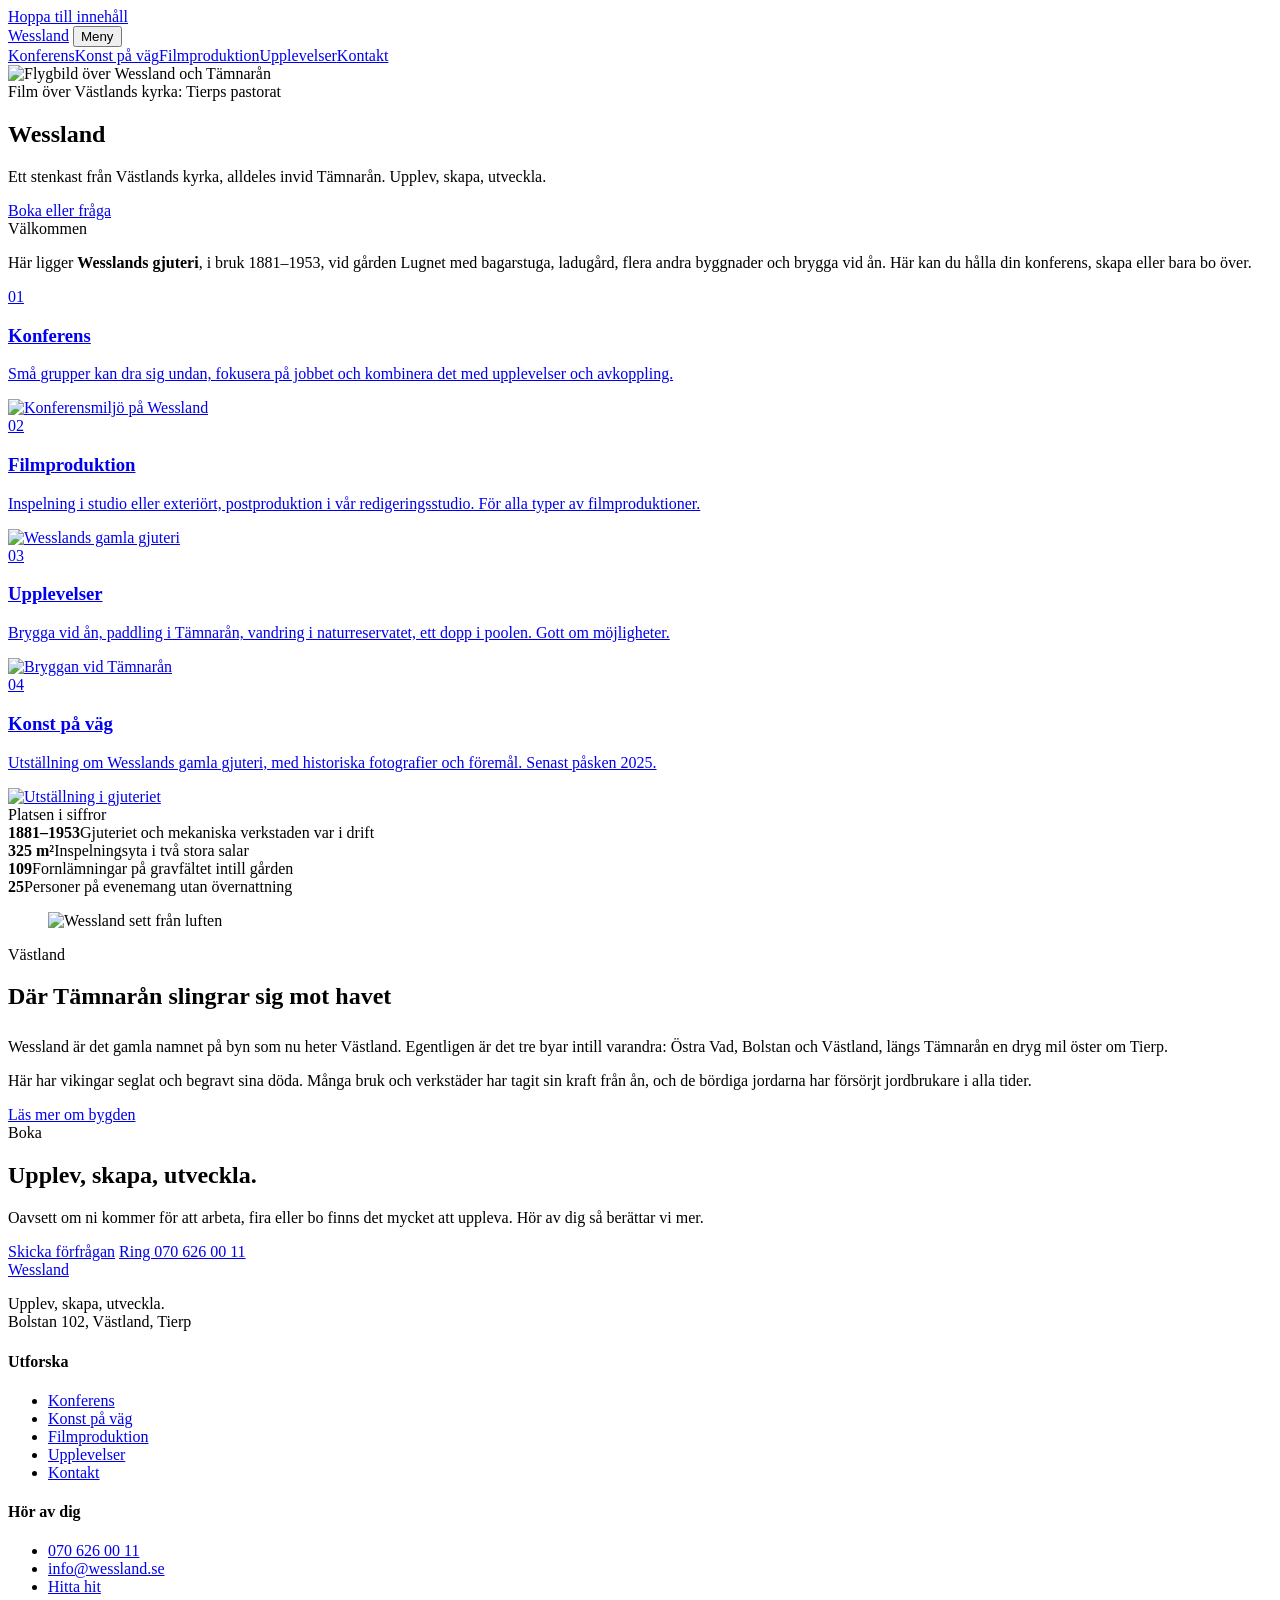
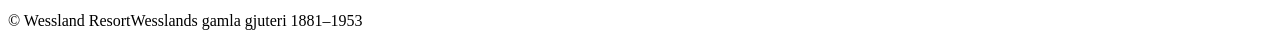
==== index.html @ 989c9111 "Ny hemsida för Wessland Co-Authored-By: Claude Sonnet 5.5 <noreply@anthropic.com> Claude-Session: ht" ====
<!doctype html>
<html lang="sv">
<head>
<meta charset="utf-8">
<meta name="viewport" content="width=device-width, initial-scale=1">
<title>Wessland – upplev, skapa, utveckla</title>
<meta name="description" content="Wessland Resort vid Västlands kyrka och Tämnarån. Konferens och boende i vacker miljö, filmstudio, upplevelser och evenemang.">
<meta property="og:title" content="Wessland – upplev, skapa, utveckla">
<meta property="og:description" content="Wessland Resort vid Västlands kyrka och Tämnarån. Konferens och boende i vacker miljö, filmstudio, upplevelser och evenemang.">
<meta property="og:type" content="website">
<meta property="og:image" content="https://images.squarespace-cdn.com/content/v1/655339914f7b98232f3c6f0a/f0bcd433-68f0-4a17-908e-1d90642fd950/DJI_0588.jpg">
<meta name="theme-color" content="#16140f">
<link rel="preconnect" href="https://fonts.googleapis.com">
<link rel="preconnect" href="https://fonts.gstatic.com" crossorigin>
<link href="https://fonts.googleapis.com/css2?family=Poppins:wght@300;400;500;600&display=swap" rel="stylesheet">
<link rel="stylesheet" href="assets/style.css">
<script defer src="assets/main.js"></script>
</head>
<body>
<a class="skip" href="#innehall">Hoppa till innehåll</a>
<header class="site-header">
  <div class="wrap">
    <a class="brand" href="index.html" aria-label="Wessland, startsida">Wessland</a>
    <button class="menu-btn" aria-expanded="false" aria-controls="nav">Meny</button>
    <nav class="nav" id="nav" aria-label="Huvudmeny"><a href="konferens.html">Konferens</a><a href="konstpavag.html">Konst på väg</a><a href="filmproduktion.html">Filmproduktion</a><a href="upplevelser.html">Upplevelser</a><a href="kontakt.html">Kontakt</a></nav>
  </div>
</header>
<main id="innehall">

<section class="hero" aria-label="Välkommen till Wessland">
  <div class="hero-media">
    <img class="hero-poster" src="https://images.squarespace-cdn.com/content/v1/655339914f7b98232f3c6f0a/f0bcd433-68f0-4a17-908e-1d90642fd950/DJI_0588.jpg" alt="Flygbild över Wessland och Tämnarån" fetchpriority="high">
    <div id="hero-player" data-video="-3Vx2rEhS84" aria-hidden="true"></div>
    <div class="hero-shade"></div>
  </div>
  <div class="hero-credit">Film över Västlands kyrka: Tierps pastorat</div>
  <div class="wrap hero-inner">
    <h1>Wessland</h1>
    <div class="hero-row">
      <p>Ett stenkast från Västlands kyrka, alldeles invid Tämnarån. Upplev, skapa, utveckla.</p>
      <div class="hero-actions">
        <a class="btn" href="kontakt.html#formular">Boka eller fråga</a>
        <button class="vid-toggle" type="button" hidden>Pausa film</button>
      </div>
    </div>
  </div>
</section>

<section>
  <div class="wrap intro-grid">
    <div class="kicker reveal">Välkommen</div>
    <p class="lead reveal">Här ligger <strong>Wesslands gjuteri</strong>, i bruk 1881–1953, vid gården Lugnet med bagarstuga, ladugård, flera andra byggnader och brygga vid ån. Här kan du hålla din konferens, skapa eller bara bo över.</p>
  </div>
</section>

<section style="padding-top:0">
  <div class="wrap">
    <div class="index">
      <a class="row reveal" href="konferens.html">
        <span class="num">01</span>
        <h3>Konferens</h3>
        <p>Små grupper kan dra sig undan, fokusera på jobbet och kombinera det med upplevelser och avkoppling.</p>
        <div class="thumb"><img src="https://images.squarespace-cdn.com/content/v1/655339914f7b98232f3c6f0a/cf6e61c6-48d3-443e-83e2-c79067c6da19/Wessland+konferens.jpg" alt="Konferensmiljö på Wessland" loading="lazy"></div>
      </a>
      <a class="row reveal" href="filmproduktion.html">
        <span class="num">02</span>
        <h3>Filmproduktion</h3>
        <p>Inspelning i studio eller exteriört, postproduktion i vår redigeringsstudio. För alla typer av filmproduktioner.</p>
        <div class="thumb"><img src="https://images.squarespace-cdn.com/content/v1/655339914f7b98232f3c6f0a/aae7a3b9-fac7-4c9b-a359-f1038dd242f4/Gjuteriet.jpg" alt="Wesslands gamla gjuteri" loading="lazy"></div>
      </a>
      <a class="row reveal" href="upplevelser.html">
        <span class="num">03</span>
        <h3>Upplevelser</h3>
        <p>Brygga vid ån, paddling i Tämnarån, vandring i naturreservatet, ett dopp i poolen. Gott om möjligheter.</p>
        <div class="thumb"><img src="https://images.squarespace-cdn.com/content/v1/655339914f7b98232f3c6f0a/b99473af-c46e-4f5f-895e-840c5b43ad13/Bryggan+1.jpg" alt="Bryggan vid Tämnarån" loading="lazy"></div>
      </a>
      <a class="row reveal" href="konstpavag.html">
        <span class="num">04</span>
        <h3>Konst på väg</h3>
        <p>Utställning om Wesslands gamla gjuteri, med historiska fotografier och föremål. Senast påsken 2025.</p>
        <div class="thumb"><img src="https://images.squarespace-cdn.com/content/v1/655339914f7b98232f3c6f0a/079b2043-a3b8-416b-8bd3-eae5dfd101c4/utst%C3%A4llning+konst+p%C3%A5+v%C3%A4g.jpg" alt="Utställning i gjuteriet" loading="lazy"></div>
      </a>
    </div>
  </div>
</section>

<section class="dark">
  <div class="wrap">
    <div class="kicker reveal">Platsen i siffror</div>
    <div class="facts reveal">
      <div class="fact"><b>1881–1953</b><span>Gjuteriet och mekaniska verkstaden var i drift</span></div>
      <div class="fact"><b>325 m²</b><span>Inspelningsyta i två stora salar</span></div>
      <div class="fact"><b>109</b><span>Fornlämningar på gravfältet intill gården</span></div>
      <div class="fact"><b>25</b><span>Personer på evenemang utan övernattning</span></div>
    </div>
  </div>
</section>

<section>
  <div class="wrap split wide">
    <figure class="reveal"><img src="https://images.squarespace-cdn.com/content/v1/655339914f7b98232f3c6f0a/077fefaf-01c0-42fd-8ef2-fece11d80393/DJI_0592.jpg" alt="Wessland sett från luften" loading="lazy"></figure>
    <div class="reveal">
      <div class="kicker">Västland</div>
      <h2>Där Tämnarån slingrar sig mot havet</h2>
      <p style="margin-top:28px">Wessland är det gamla namnet på byn som nu heter Västland. Egentligen är det tre byar intill varandra: Östra Vad, Bolstan och Västland, längs Tämnarån en dryg mil öster om Tierp.</p>
      <p>Här har vikingar seglat och begravt sina döda. Många bruk och verkstäder har tagit sin kraft från ån, och de bördiga jordarna har försörjt jordbrukare i alla tider.</p>
      <a class="link-arrow" href="upplevelser.html">Läs mer om bygden</a>
    </div>
  </div>
</section>
<section class="dark cta">
  <div class="wrap reveal">
    <div class="kicker">Boka</div>
    <h2>Upplev, skapa, utveckla.</h2>
    <p class="lead muted">Oavsett om ni kommer för att arbeta, fira eller bo finns det mycket att uppleva. Hör av dig så berättar vi mer.</p>
    <div class="cta-row">
      <a class="btn" href="kontakt.html#formular">Skicka förfrågan</a>
      <a class="btn ghost" href="tel:+46706260011">Ring 070 626 00 11</a>
    </div>
  </div>
</section>

</main>
<footer class="site-footer">
  <div class="wrap">
    <div class="foot">
      <div>
        <a class="brand" href="index.html">Wessland</a>
        <p>Upplev, skapa, utveckla.<br>Bolstan 102, Västland, Tierp</p>
      </div>
      <div>
        <h4>Utforska</h4>
        <ul><li><a href="konferens.html">Konferens</a></li><li><a href="konstpavag.html">Konst på väg</a></li><li><a href="filmproduktion.html">Filmproduktion</a></li><li><a href="upplevelser.html">Upplevelser</a></li><li><a href="kontakt.html">Kontakt</a></li></ul>
      </div>
      <div>
        <h4>Hör av dig</h4>
        <ul>
          <li><a href="tel:+46706260011">070 626 00 11</a></li>
          <li><a href="mailto:info@wessland.se">info@wessland.se</a></li>
          <li><a href="https://maps.app.goo.gl/gxCvDnk9aMv6jvku6" rel="noopener">Hitta hit</a></li>
        </ul>
      </div>
    </div>
    <div class="legal"><span>© Wessland Resort</span><span>Wesslands gamla gjuteri 1881–1953</span></div>
  </div>
</footer>
</body>
</html>
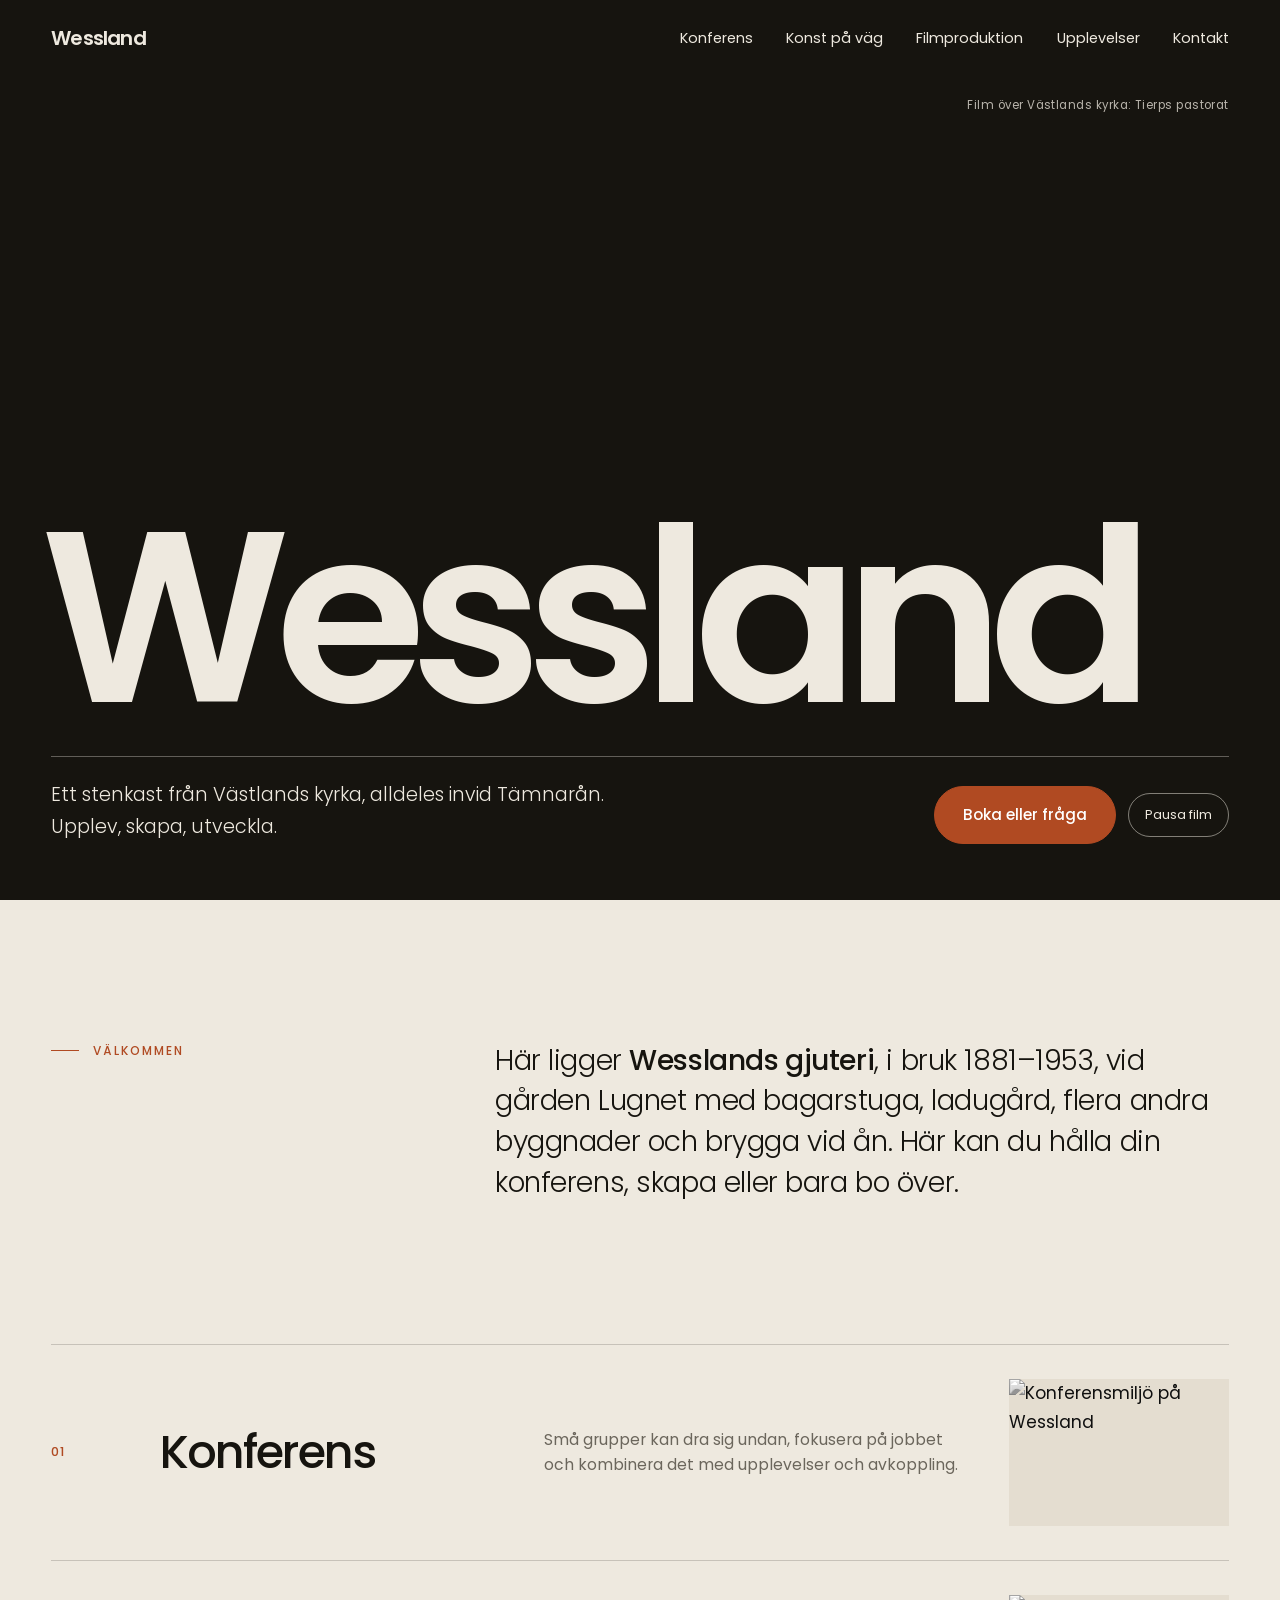
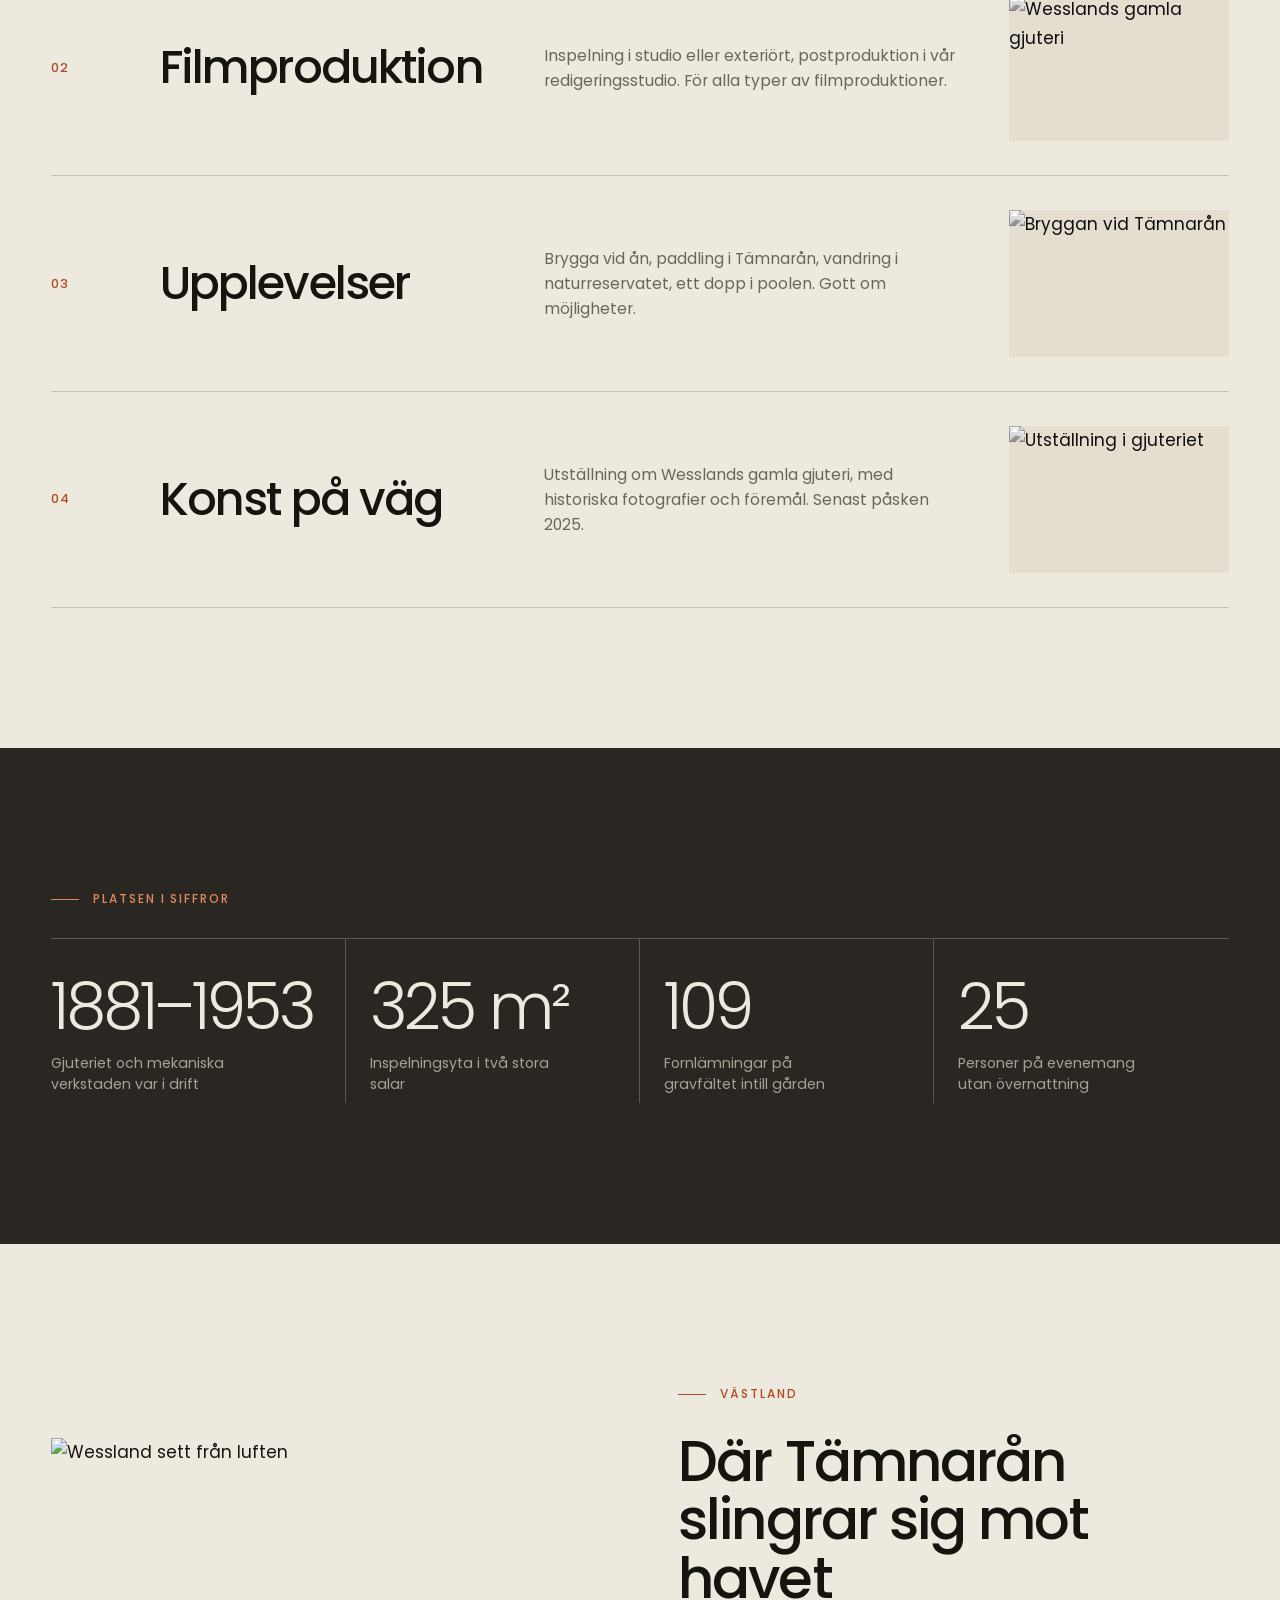
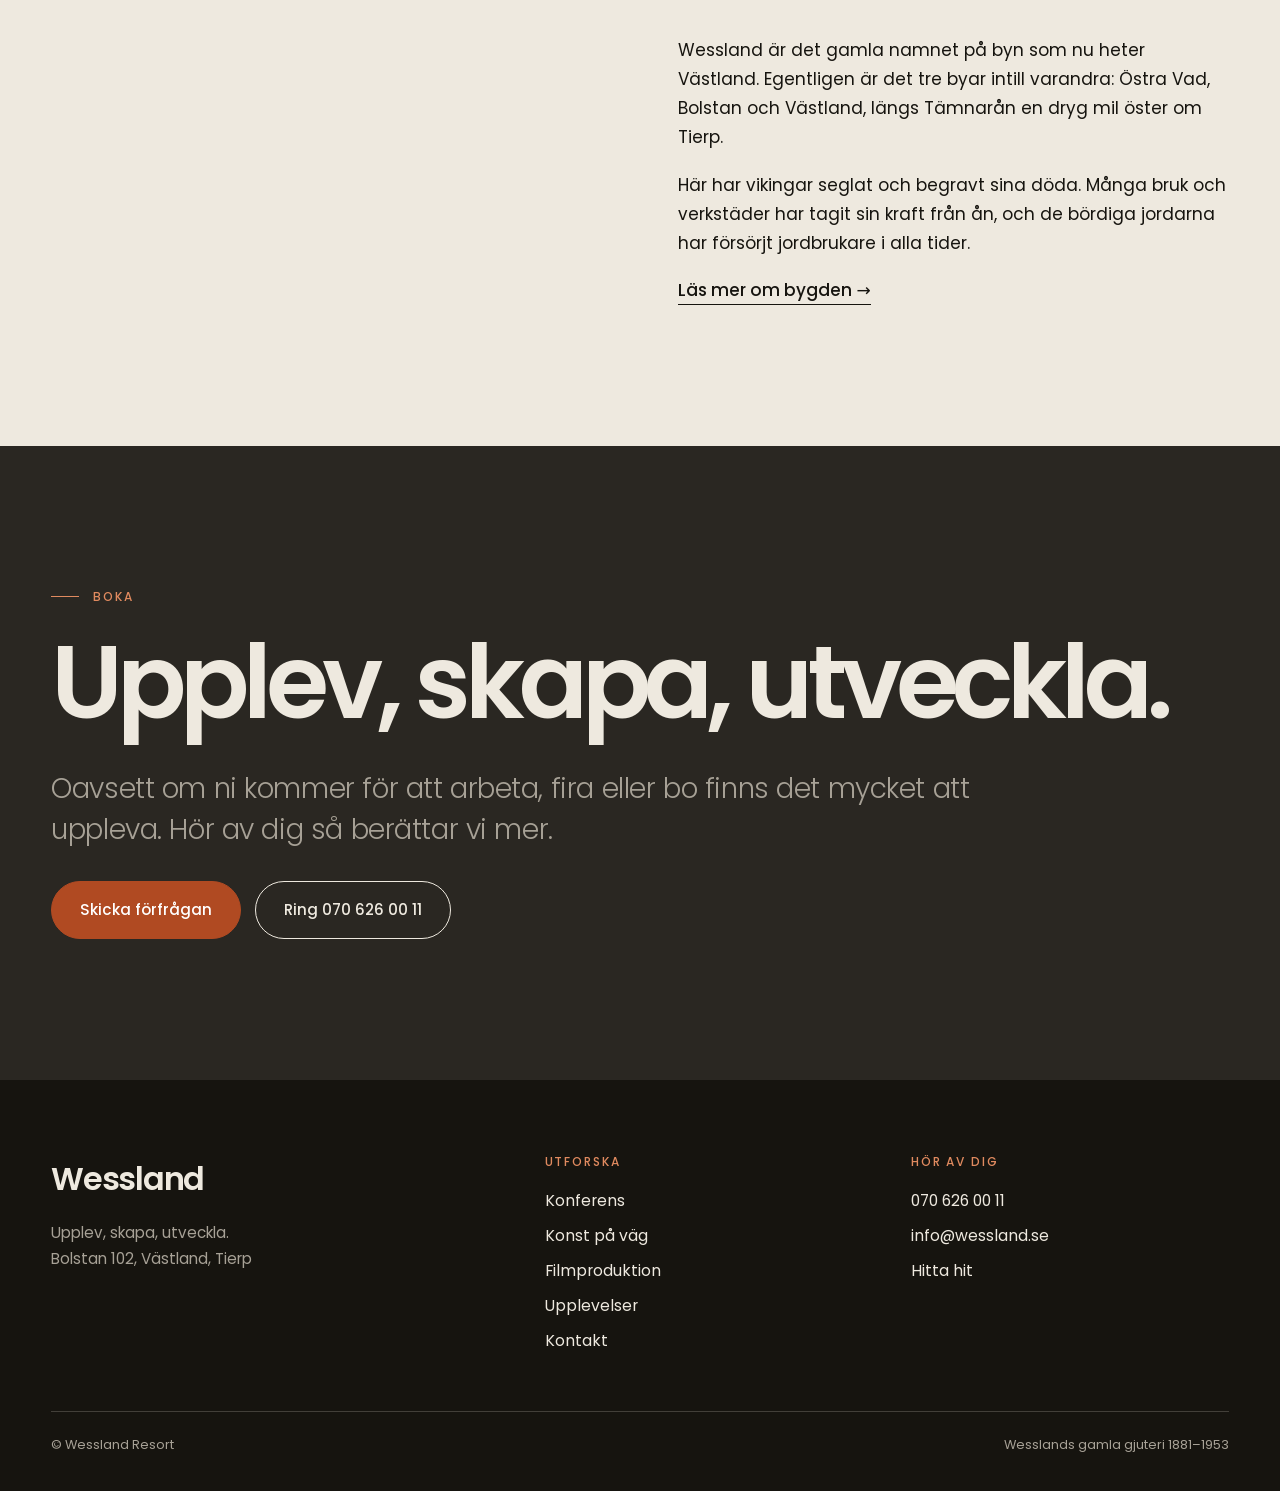
==== commit ea500c38: "Hero: ta bort stillbild, bryt cache, visa videon från första bilden Co-Authored-By: Claude Sonnet 5." ====
--- a/index.html
+++ b/index.html
@@ -13,8 +13,8 @@
 <link rel="preconnect" href="https://fonts.googleapis.com">
 <link rel="preconnect" href="https://fonts.gstatic.com" crossorigin>
 <link href="https://fonts.googleapis.com/css2?family=Poppins:wght@300;400;500;600&display=swap" rel="stylesheet">
-<link rel="stylesheet" href="assets/style.css">
-<script defer src="assets/main.js"></script>
+<link rel="stylesheet" href="assets/style.css?v=3">
+<script defer src="assets/main.js?v=3"></script>
 </head>
 <body>
 <a class="skip" href="#innehall">Hoppa till innehåll</a>
@@ -29,8 +29,7 @@
 
 <section class="hero" aria-label="Välkommen till Wessland">
   <div class="hero-media">
-    <img class="hero-poster" src="https://images.squarespace-cdn.com/content/v1/655339914f7b98232f3c6f0a/f0bcd433-68f0-4a17-908e-1d90642fd950/DJI_0588.jpg" alt="Flygbild över Wessland och Tämnarån" fetchpriority="high">
-    <div id="hero-player" data-video="-3Vx2rEhS84" aria-hidden="true"></div>
+        <div id="hero-player" data-video="-3Vx2rEhS84" aria-hidden="true"></div>
     <div class="hero-shade"></div>
   </div>
   <div class="hero-credit">Film över Västlands kyrka: Tierps pastorat</div>
--- a/assets/style.css
+++ b/assets/style.css
@@ -0,0 +1,260 @@
+/* Wessland — gjuteri, å och kyrktorn. Poppins only. */
+
+:root {
+  --paper: #eee9df;
+  --paper-2: #e4ddd0;
+  --ink: #16140f;
+  --iron: #2a2722;
+  --oxide: #b04a22;
+  --river: #2e3a33;
+  --muted: #6b665c;
+  --line: rgba(22, 20, 15, 0.18);
+  --pad: clamp(20px, 4vw, 56px);
+  --max: 1320px;
+  --ease: cubic-bezier(0.2, 0.7, 0.2, 1);
+}
+
+*, *::before, *::after { box-sizing: border-box; }
+html { scroll-behavior: smooth; -webkit-text-size-adjust: 100%; }
+body {
+  margin: 0;
+  background: var(--paper);
+  color: var(--ink);
+  font-family: "Poppins", system-ui, sans-serif;
+  font-weight: 400;
+  font-size: 1.0625rem;
+  line-height: 1.7;
+  -webkit-font-smoothing: antialiased;
+}
+img { display: block; max-width: 100%; height: auto; }
+a { color: inherit; text-decoration-thickness: 1px; text-underline-offset: 0.2em; }
+a:hover { color: var(--oxide); }
+::selection { background: var(--oxide); color: var(--paper); }
+:focus-visible { outline: 2px solid var(--oxide); outline-offset: 3px; }
+
+.skip { position: absolute; left: -999px; top: 8px; background: var(--ink); color: var(--paper); padding: 8px 14px; z-index: 100; }
+.skip:focus { left: 8px; }
+
+/* ---------- type ---------- */
+h1, h2, h3 { font-weight: 500; line-height: 1.04; letter-spacing: -0.035em; margin: 0; }
+h2 { font-size: clamp(2rem, 4.4vw, 3.75rem); }
+h3 { font-size: clamp(1.25rem, 2vw, 1.6rem); letter-spacing: -0.02em; line-height: 1.2; }
+p { margin: 0 0 1.1em; max-width: 62ch; }
+.lead { font-size: clamp(1.25rem, 2.2vw, 1.75rem); line-height: 1.45; font-weight: 300; letter-spacing: -0.015em; max-width: 34em; }
+.lead strong { font-weight: 500; }
+.kicker {
+  font-size: 0.75rem; font-weight: 500; letter-spacing: 0.16em; text-transform: uppercase;
+  color: var(--oxide); display: flex; gap: 14px; align-items: center; margin-bottom: 28px;
+}
+.kicker::before { content: ""; width: 28px; height: 1px; background: currentColor; }
+
+/* ---------- layout ---------- */
+.wrap { width: 100%; max-width: var(--max); margin: 0 auto; padding: 0 var(--pad); }
+section { padding: clamp(72px, 11vw, 160px) 0; }
+.dark { background: var(--iron); color: var(--paper); }
+.dark .kicker { color: #e08a5f; }
+.dark a:hover { color: #e08a5f; }
+.dark .muted { color: #a7a196; }
+.muted { color: var(--muted); }
+
+/* ---------- header ---------- */
+.site-header {
+  position: fixed; inset: 0 0 auto 0; z-index: 50;
+  transition: background 0.35s var(--ease), color 0.35s var(--ease), border-color 0.35s;
+  color: var(--paper);
+  border-bottom: 1px solid transparent;
+}
+.site-header .wrap { display: flex; align-items: center; justify-content: space-between; height: 76px; }
+.site-header.solid, .site-header.on-light { background: var(--paper); color: var(--ink); border-bottom-color: var(--line); }
+.brand { font-weight: 600; font-size: 1.25rem; letter-spacing: -0.04em; text-decoration: none; }
+.brand:hover { color: inherit; opacity: 0.7; }
+.nav { display: flex; gap: clamp(18px, 2.6vw, 38px); }
+.nav a { text-decoration: none; font-size: 0.9rem; font-weight: 400; position: relative; padding: 6px 0; }
+.nav a::after { content: ""; position: absolute; left: 0; right: 0; bottom: 2px; height: 1px; background: currentColor; transform: scaleX(0); transform-origin: left; transition: transform 0.35s var(--ease); }
+.nav a:hover, .nav a[aria-current="page"] { color: inherit; }
+.nav a:hover::after, .nav a[aria-current="page"]::after { transform: scaleX(1); }
+.menu-btn { display: none; background: none; border: 0; color: inherit; font: inherit; font-size: 0.9rem; font-weight: 500; cursor: pointer; padding: 10px 0; }
+
+@media (max-width: 820px) {
+  .menu-btn { display: block; }
+  .nav {
+    position: fixed; inset: 76px 0 auto 0; background: var(--ink); color: var(--paper);
+    flex-direction: column; gap: 0; padding: 8px var(--pad) 28px;
+    transform: translateY(-12px); opacity: 0; visibility: hidden; transition: 0.3s var(--ease);
+  }
+  .nav.open { transform: none; opacity: 1; visibility: visible; }
+  .nav a { font-size: 1.5rem; font-weight: 300; padding: 14px 0; border-bottom: 1px solid rgba(238, 233, 223, 0.15); }
+  .nav a::after { display: none; }
+}
+
+/* ---------- hero (video) ---------- */
+.hero { position: relative; height: 100vh; height: 100svh; min-height: 560px; padding: 0; background: var(--ink); color: var(--paper); overflow: hidden; display: flex; align-items: flex-end; }
+.hero-media { position: absolute; inset: 0; background: var(--ink); overflow: hidden; }
+.hero-poster { position: absolute; inset: 0; width: 100%; height: 100%; object-fit: cover; }
+#hero-player, .hero-video {
+  position: absolute; top: 50%; left: 50%; border: 0; pointer-events: none;
+  width: max(118vw, 209.8vh); height: max(118vh, 66.4vw);
+  transform: translate(-50%, -50%); opacity: 0; transition: opacity 0.5s ease;
+}
+.hero.playing #hero-player, .hero.playing .hero-video { opacity: 1; }
+.hero-shade { position: absolute; inset: 0; background: linear-gradient(to top, rgba(22, 20, 15, 0.82) 0%, rgba(22, 20, 15, 0.25) 38%, rgba(22, 20, 15, 0.35) 100%); }
+.hero-inner { position: relative; width: 100%; padding-bottom: clamp(28px, 5vw, 56px); }
+.hero h1 { font-size: clamp(4.5rem, 19vw, 17rem); font-weight: 600; letter-spacing: -0.065em; line-height: 0.82; margin-left: -0.04em; }
+.hero-row { display: flex; justify-content: space-between; align-items: flex-end; gap: 32px; margin-top: clamp(24px, 3vw, 40px); padding-top: 22px; border-top: 1px solid rgba(238, 233, 223, 0.35); flex-wrap: wrap; }
+.hero-row p { margin: 0; font-size: clamp(1rem, 1.5vw, 1.2rem); font-weight: 300; max-width: 30em; }
+.hero-actions { display: flex; gap: 12px; align-items: center; flex-wrap: wrap; }
+.hero-credit { position: absolute; right: var(--pad); top: 96px; font-size: 0.72rem; letter-spacing: 0.04em; opacity: 0.75; text-align: right; }
+.vid-toggle { background: none; border: 1px solid rgba(238, 233, 223, 0.5); color: inherit; font: inherit; font-size: 0.8rem; padding: 10px 16px; border-radius: 999px; cursor: pointer; transition: 0.25s; }
+.vid-toggle:hover { background: var(--paper); color: var(--ink); }
+
+/* ---------- buttons ---------- */
+.btn {
+  display: inline-block; text-decoration: none; font-weight: 500; font-size: 0.95rem;
+  padding: 15px 28px; border-radius: 999px; background: var(--oxide); color: #fff;
+  border: 1px solid var(--oxide); transition: 0.25s var(--ease); cursor: pointer; font-family: inherit;
+}
+.btn:hover { background: var(--paper); color: var(--ink); border-color: var(--paper); }
+.btn.ghost { background: transparent; color: inherit; border-color: currentColor; }
+.btn.ghost:hover { background: var(--paper); color: var(--ink); }
+.btn.on-light:hover { background: var(--ink); color: var(--paper); border-color: var(--ink); }
+.link-arrow { font-weight: 500; text-decoration: none; border-bottom: 1px solid currentColor; padding-bottom: 2px; }
+.link-arrow::after { content: " →"; }
+
+/* ---------- intro ---------- */
+.intro-grid { display: grid; grid-template-columns: 1fr 2fr; gap: clamp(32px, 6vw, 96px); align-items: start; }
+.intro-grid .lead { margin: 0; }
+@media (max-width: 820px) { .intro-grid { grid-template-columns: 1fr; } }
+
+/* ---------- index rows ---------- */
+.index { border-bottom: 1px solid var(--line); }
+.row {
+  display: grid; grid-template-columns: 70px 1.3fr 1.6fr 220px; gap: clamp(16px, 3vw, 40px); align-items: center;
+  padding: 34px 0; border-top: 1px solid var(--line); text-decoration: none; transition: padding 0.4s var(--ease), color 0.3s;
+}
+.row:hover { color: var(--ink); padding-left: 14px; }
+.row .num { font-size: 0.8rem; font-weight: 500; color: var(--oxide); letter-spacing: 0.1em; }
+.row h3 { font-size: clamp(1.8rem, 3.6vw, 3rem); font-weight: 500; letter-spacing: -0.04em; }
+.row p { margin: 0; color: var(--muted); font-size: 0.98rem; line-height: 1.6; }
+.row .thumb { aspect-ratio: 3 / 2; overflow: hidden; background: var(--paper-2); }
+.row .thumb img { width: 100%; height: 100%; object-fit: cover; filter: grayscale(1) contrast(1.05); transition: filter 0.5s, transform 0.8s var(--ease); }
+.row:hover .thumb img { filter: none; transform: scale(1.06); }
+@media (max-width: 900px) {
+  .row { grid-template-columns: 1fr 120px; grid-template-areas: "h t" "p p"; padding: 26px 0; }
+  .row .num { display: none; }
+  .row h3 { grid-area: h; }
+  .row .thumb { grid-area: t; }
+  .row p { grid-area: p; }
+}
+
+/* ---------- facts ---------- */
+.facts { display: grid; grid-template-columns: repeat(4, 1fr); border-top: 1px solid rgba(238, 233, 223, 0.25); }
+.fact { padding: 36px 24px 8px 0; border-right: 1px solid rgba(238, 233, 223, 0.25); padding-left: 24px; }
+.fact:first-child { padding-left: 0; }
+.fact:last-child { border-right: 0; }
+.fact b { display: block; font-size: clamp(2.4rem, 5vw, 4.4rem); font-weight: 300; letter-spacing: -0.05em; line-height: 1; margin-bottom: 14px; }
+.fact span { font-size: 0.88rem; color: #a7a196; display: block; max-width: 20ch; line-height: 1.5; }
+@media (max-width: 820px) {
+  .facts { grid-template-columns: 1fr 1fr; }
+  .fact { padding: 28px 16px 24px 0; border-right: 0; border-bottom: 1px solid rgba(238, 233, 223, 0.25); padding-left: 0; }
+}
+
+/* ---------- split / figures ---------- */
+.split { display: grid; grid-template-columns: 1fr 1fr; gap: clamp(32px, 6vw, 96px); align-items: center; }
+.split.flip > :first-child { order: 2; }
+.split img { width: 100%; aspect-ratio: 4 / 5; object-fit: cover; }
+.split.wide img { aspect-ratio: 4 / 3; }
+@media (max-width: 820px) { .split { grid-template-columns: 1fr; } .split.flip > :first-child { order: 0; } }
+figure { margin: 0; }
+figcaption { font-size: 0.82rem; color: var(--muted); margin-top: 10px; line-height: 1.5; }
+.dark figcaption { color: #a7a196; }
+
+.page-hero { position: relative; height: 78vh; height: 78svh; min-height: 460px; padding: 0; display: flex; align-items: flex-end; color: var(--paper); background: var(--ink); overflow: hidden; }
+.page-hero > img { position: absolute; inset: 0; width: 100%; height: 100%; object-fit: cover; }
+.page-hero::after { content: ""; position: absolute; inset: 0; background: linear-gradient(to top, rgba(22, 20, 15, 0.8), rgba(22, 20, 15, 0.1) 60%); }
+.page-hero .wrap { position: relative; z-index: 2; padding-bottom: clamp(32px, 5vw, 64px); }
+.page-hero h1 { font-size: clamp(3.2rem, 11vw, 9.5rem); font-weight: 600; letter-spacing: -0.06em; line-height: 0.88; }
+.page-hero p { margin: 22px 0 0; font-weight: 300; font-size: clamp(1.05rem, 1.8vw, 1.4rem); max-width: 34em; }
+
+/* ---------- mosaic gallery ---------- */
+.mosaic { display: grid; grid-template-columns: repeat(12, 1fr); gap: clamp(14px, 2vw, 28px); }
+.mosaic figure:nth-child(6n + 1) { grid-column: span 7; }
+.mosaic figure:nth-child(6n + 2) { grid-column: span 5; margin-top: 12vw; }
+.mosaic figure:nth-child(6n + 3) { grid-column: span 4; }
+.mosaic figure:nth-child(6n + 4) { grid-column: span 4; margin-top: 5vw; }
+.mosaic figure:nth-child(6n + 5) { grid-column: span 4; }
+.mosaic figure:nth-child(6n) { grid-column: 3 / span 8; }
+.mosaic img { width: 100%; object-fit: cover; aspect-ratio: 4 / 3; }
+.mosaic figure:nth-child(6n + 2) img, .mosaic figure:nth-child(6n + 4) img { aspect-ratio: 3 / 4; }
+.mosaic figcaption b { display: block; color: var(--ink); font-weight: 500; font-size: 1.05rem; margin-bottom: 2px; letter-spacing: -0.01em; }
+.mosaic figcaption span { display: block; max-width: 38ch; }
+@media (max-width: 820px) {
+  .mosaic { grid-template-columns: 1fr 1fr; }
+  .mosaic figure:nth-child(n) { grid-column: span 1; margin-top: 0; }
+  .mosaic figure:nth-child(6n + 1), .mosaic figure:nth-child(6n) { grid-column: span 2; }
+  .mosaic figure:nth-child(n) img { aspect-ratio: 4 / 3; }
+}
+
+/* ---------- room list ---------- */
+.rooms { border-top: 1px solid var(--line); }
+.room { display: grid; grid-template-columns: 1.1fr 1.4fr 200px; gap: clamp(16px, 3vw, 40px); align-items: center; padding: 28px 0; border-bottom: 1px solid var(--line); }
+.room h3 { font-size: clamp(1.4rem, 2.4vw, 2rem); }
+.room h3 small { display: block; font-size: 0.8rem; font-weight: 500; letter-spacing: 0.1em; text-transform: uppercase; color: var(--oxide); margin-bottom: 8px; }
+.room p { margin: 0; color: var(--muted); font-size: 0.98rem; line-height: 1.6; }
+.room img { width: 100%; aspect-ratio: 3 / 2; object-fit: cover; }
+@media (max-width: 820px) { .room { grid-template-columns: 1fr 110px; } .room p { grid-column: 1 / -1; } .room img { grid-row: 1; grid-column: 2; } }
+
+/* ---------- definition list ---------- */
+.dl { display: grid; grid-template-columns: 220px 1fr; border-top: 1px solid var(--line); margin: 0; }
+.dl dt, .dl dd { padding: 22px 0; border-bottom: 1px solid var(--line); margin: 0; }
+.dl dt { font-weight: 500; font-size: 0.82rem; letter-spacing: 0.1em; text-transform: uppercase; color: var(--oxide); padding-top: 26px; }
+.dl dd { max-width: 60ch; }
+.dark .dl, .dark .dl dt, .dark .dl dd { border-color: rgba(238, 233, 223, 0.25); }
+.dark .dl dt { color: #e08a5f; }
+@media (max-width: 700px) { .dl { grid-template-columns: 1fr; } .dl dt { border-bottom: 0; padding-bottom: 0; } .dl dd { padding-top: 6px; } }
+
+.ticks { list-style: none; padding: 0; margin: 0 0 1.4em; }
+.ticks li { padding: 12px 0 12px 30px; border-top: 1px solid var(--line); position: relative; }
+.ticks li:last-child { border-bottom: 1px solid var(--line); }
+.ticks li::before { content: ""; position: absolute; left: 0; top: 1.5em; width: 14px; height: 1px; background: var(--oxide); }
+
+/* ---------- cta ---------- */
+.cta { text-align: left; }
+.cta h2 { font-size: clamp(2.6rem, 8vw, 7rem); font-weight: 600; letter-spacing: -0.06em; line-height: 0.92; margin-bottom: 40px; }
+.cta-row { display: flex; gap: 14px; flex-wrap: wrap; align-items: center; }
+.cta .big-link { display: block; font-size: clamp(1.4rem, 3vw, 2.3rem); font-weight: 300; letter-spacing: -0.03em; text-decoration: none; margin-top: 36px; }
+
+/* ---------- form ---------- */
+.form { display: grid; gap: 22px; max-width: 640px; }
+.form label { display: grid; gap: 8px; font-size: 0.82rem; font-weight: 500; letter-spacing: 0.08em; text-transform: uppercase; color: var(--muted); }
+.form input, .form select, .form textarea {
+  font: inherit; font-size: 1.05rem; letter-spacing: 0; text-transform: none; color: var(--ink);
+  background: transparent; border: 0; border-bottom: 1px solid var(--ink); border-radius: 0; padding: 10px 0; width: 100%;
+}
+.form textarea { min-height: 140px; resize: vertical; }
+.form input:focus, .form select:focus, .form textarea:focus { outline: 0; border-bottom-color: var(--oxide); box-shadow: 0 1px 0 var(--oxide); }
+.form .two { display: grid; grid-template-columns: 1fr 1fr; gap: 22px; }
+@media (max-width: 600px) { .form .two { grid-template-columns: 1fr; } }
+.form small { color: var(--muted); font-size: 0.82rem; }
+
+/* ---------- footer ---------- */
+.site-footer { background: var(--ink); color: var(--paper); padding: 72px 0 36px; }
+.foot { display: grid; grid-template-columns: 1.4fr 1fr 1fr; gap: 48px; }
+.foot .brand { font-size: 2rem; display: inline-block; margin-bottom: 14px; }
+.foot p { color: #a7a196; font-size: 0.95rem; margin: 0; }
+.foot h4 { margin: 0 0 14px; font-size: 0.75rem; letter-spacing: 0.16em; text-transform: uppercase; font-weight: 500; color: #e08a5f; }
+.foot ul { list-style: none; padding: 0; margin: 0; display: grid; gap: 6px; }
+.foot a { text-decoration: none; font-size: 0.98rem; }
+.legal { margin-top: 56px; padding-top: 22px; border-top: 1px solid rgba(238, 233, 223, 0.2); font-size: 0.8rem; color: #a7a196; display: flex; justify-content: space-between; gap: 16px; flex-wrap: wrap; }
+@media (max-width: 820px) { .foot { grid-template-columns: 1fr; gap: 36px; } }
+
+/* ---------- reveal ---------- */
+.js .reveal { opacity: 0; transform: translateY(26px); transition: opacity 0.9s var(--ease), transform 0.9s var(--ease); }
+.js .reveal.in { opacity: 1; transform: none; }
+
+@media (prefers-reduced-motion: reduce) {
+  html { scroll-behavior: auto; }
+  .js .reveal { opacity: 1; transform: none; transition: none; }
+  #hero-player, .hero-video { display: none; }
+  .vid-toggle { display: none; }
+  * { transition-duration: 0.01ms !important; }
+}
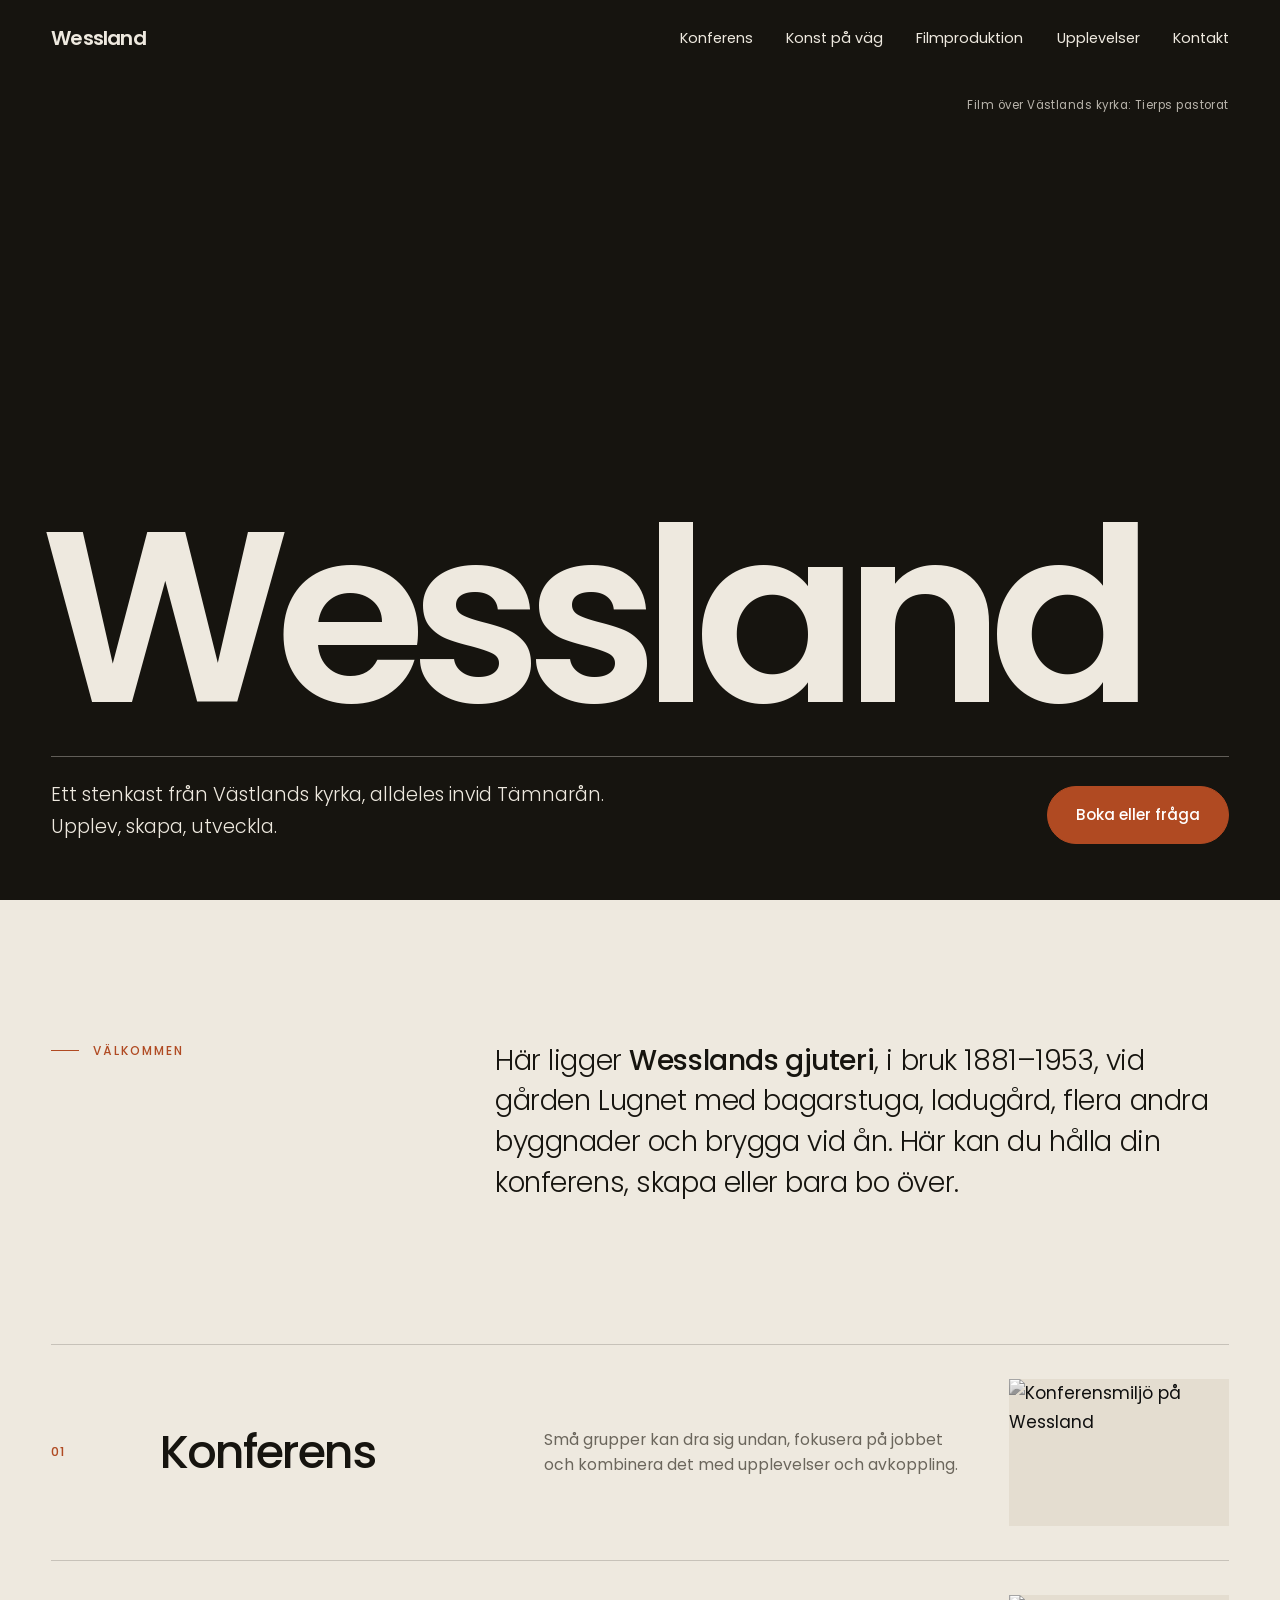
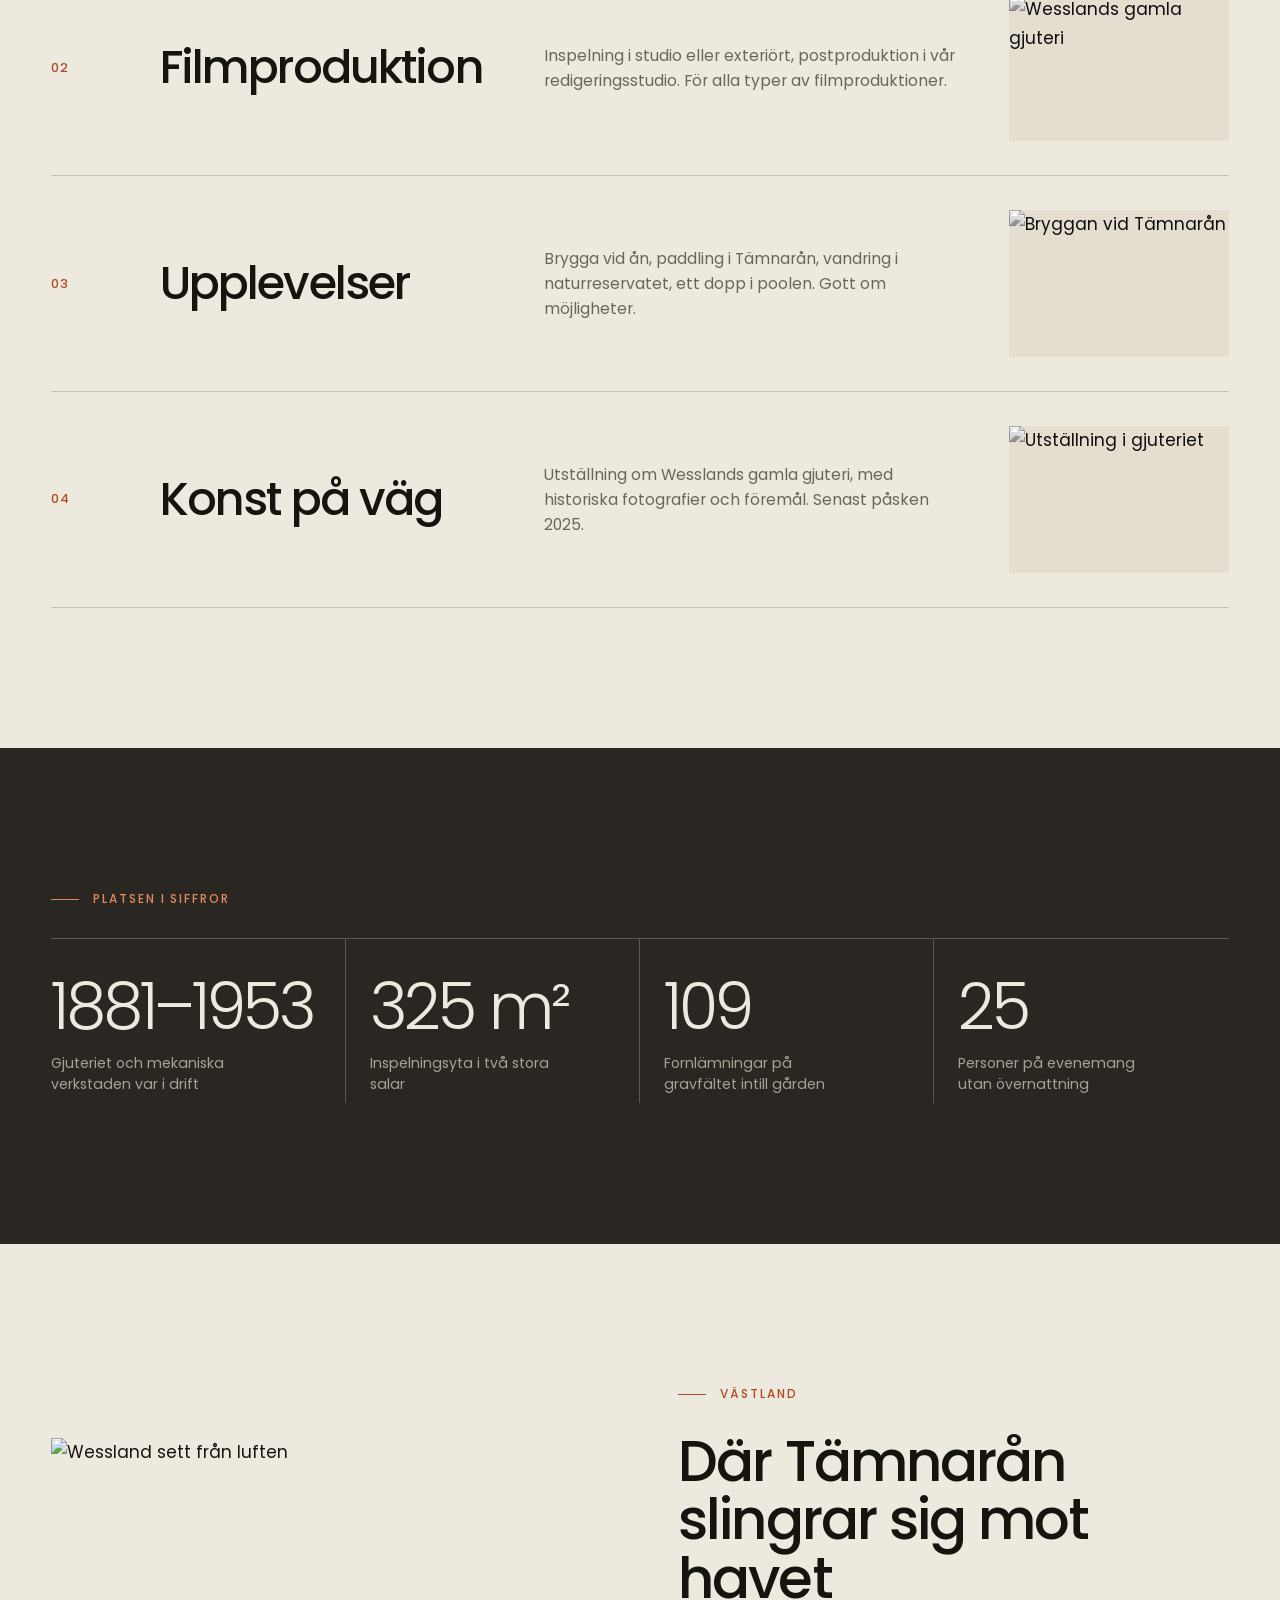
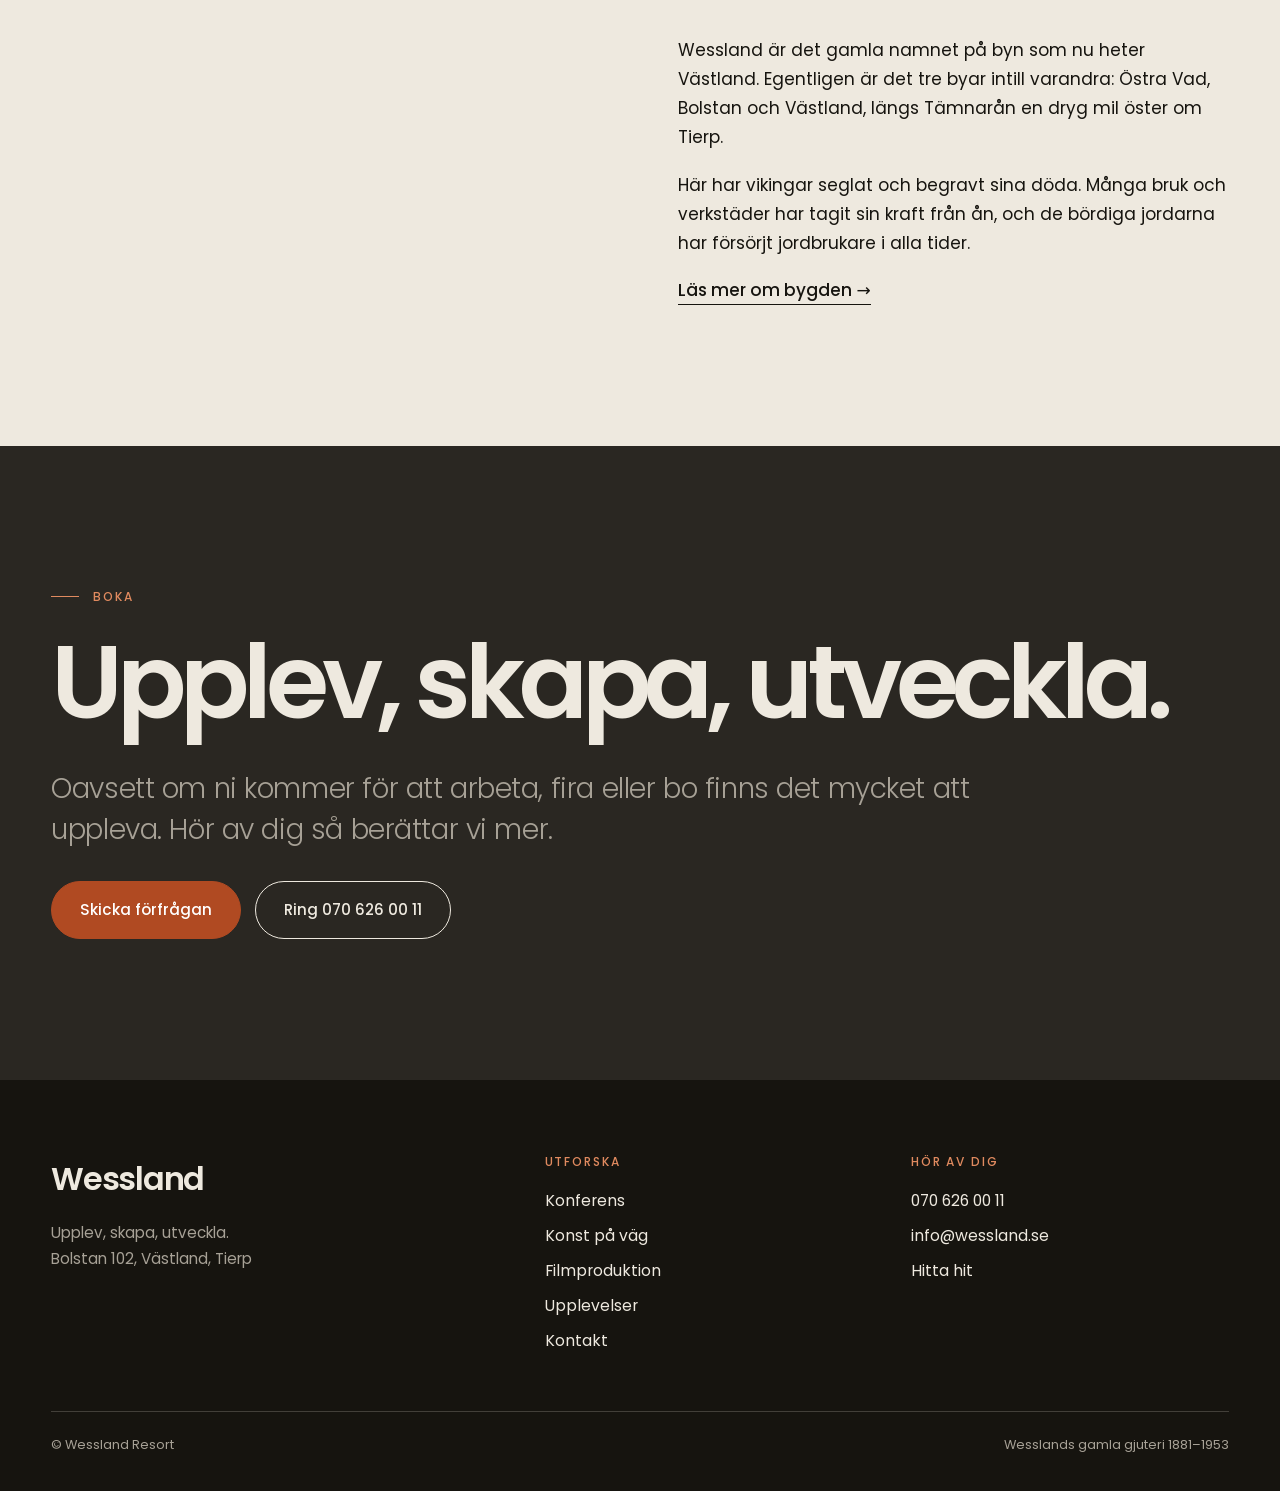
==== commit ba6fc974: "5 förslag på Vad vi gör, ta bort pausknapp Co-Authored-By: Claude Sonnet 5.5 <noreply@anthropic.com>" ====
--- a/index.html
+++ b/index.html
@@ -39,7 +39,6 @@
       <p>Ett stenkast från Västlands kyrka, alldeles invid Tämnarån. Upplev, skapa, utveckla.</p>
       <div class="hero-actions">
         <a class="btn" href="kontakt.html#formular">Boka eller fråga</a>
-        <button class="vid-toggle" type="button" hidden>Pausa film</button>
       </div>
     </div>
   </div>
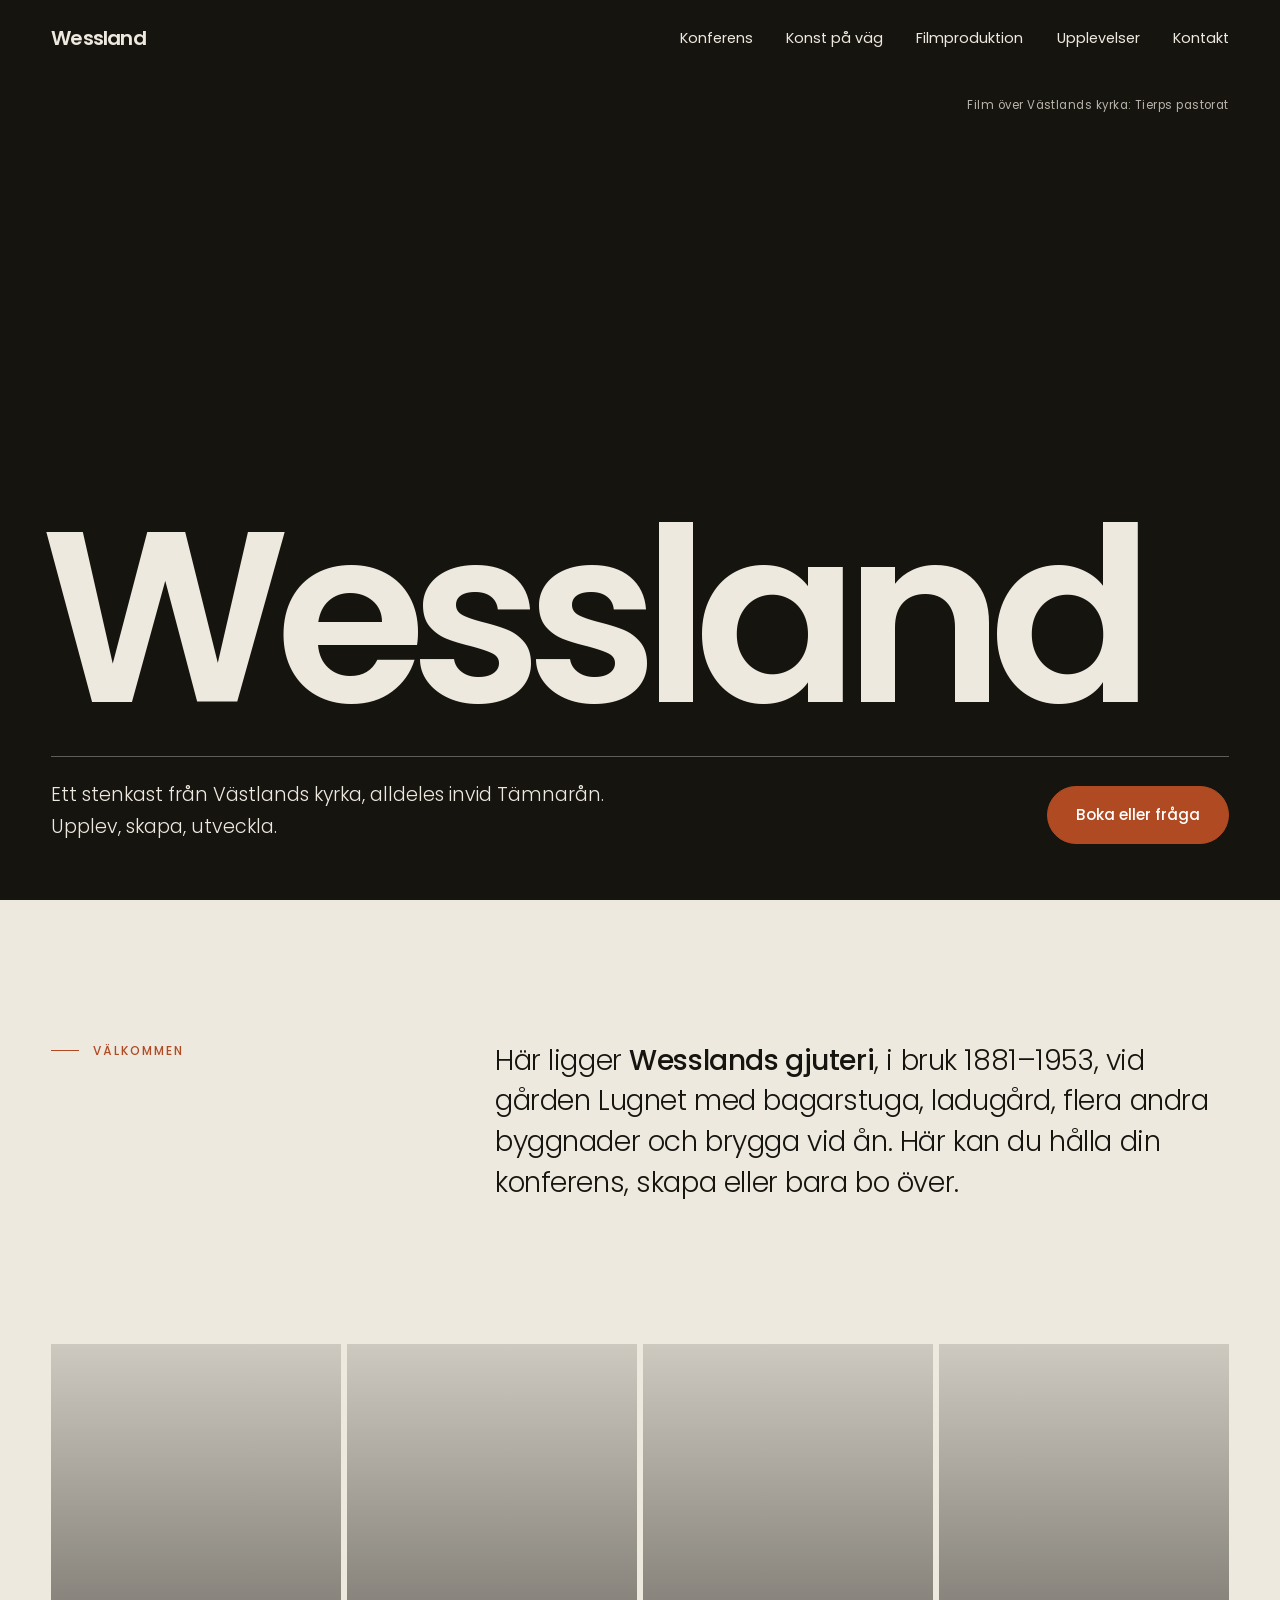
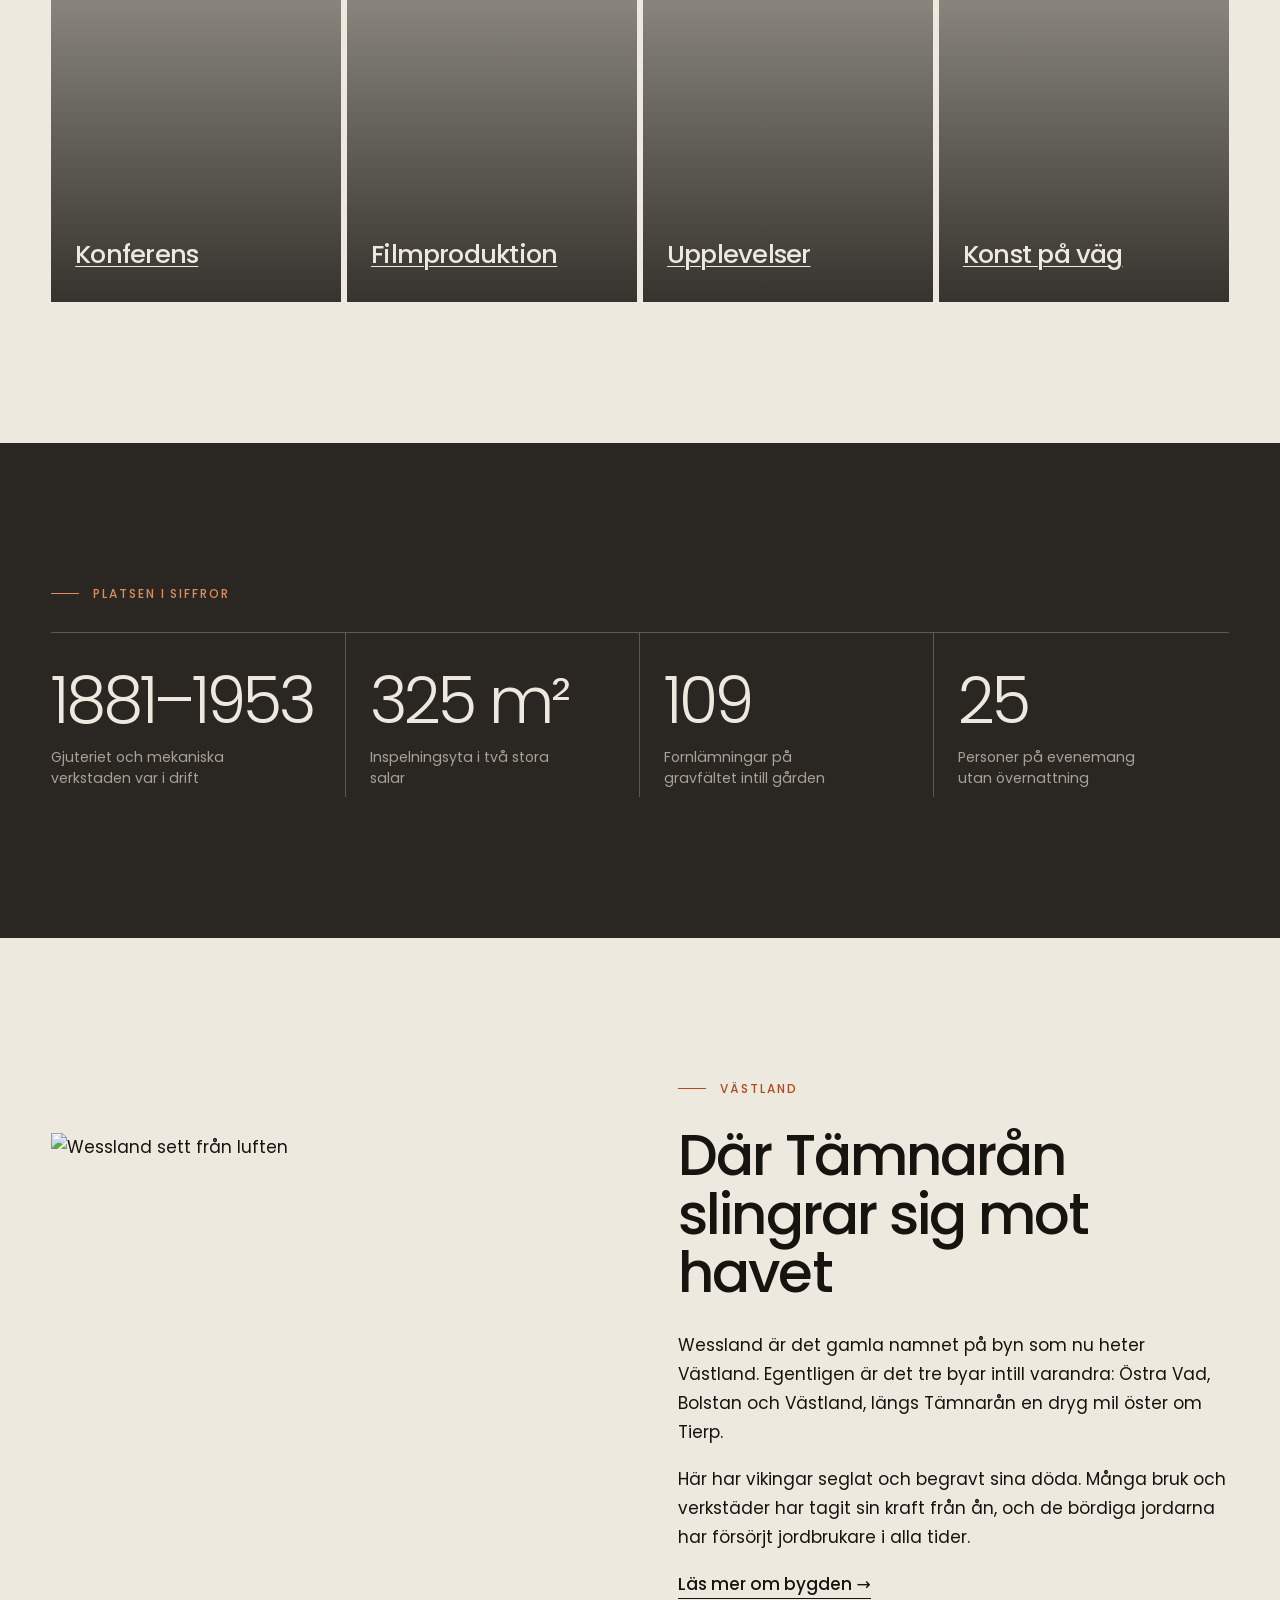
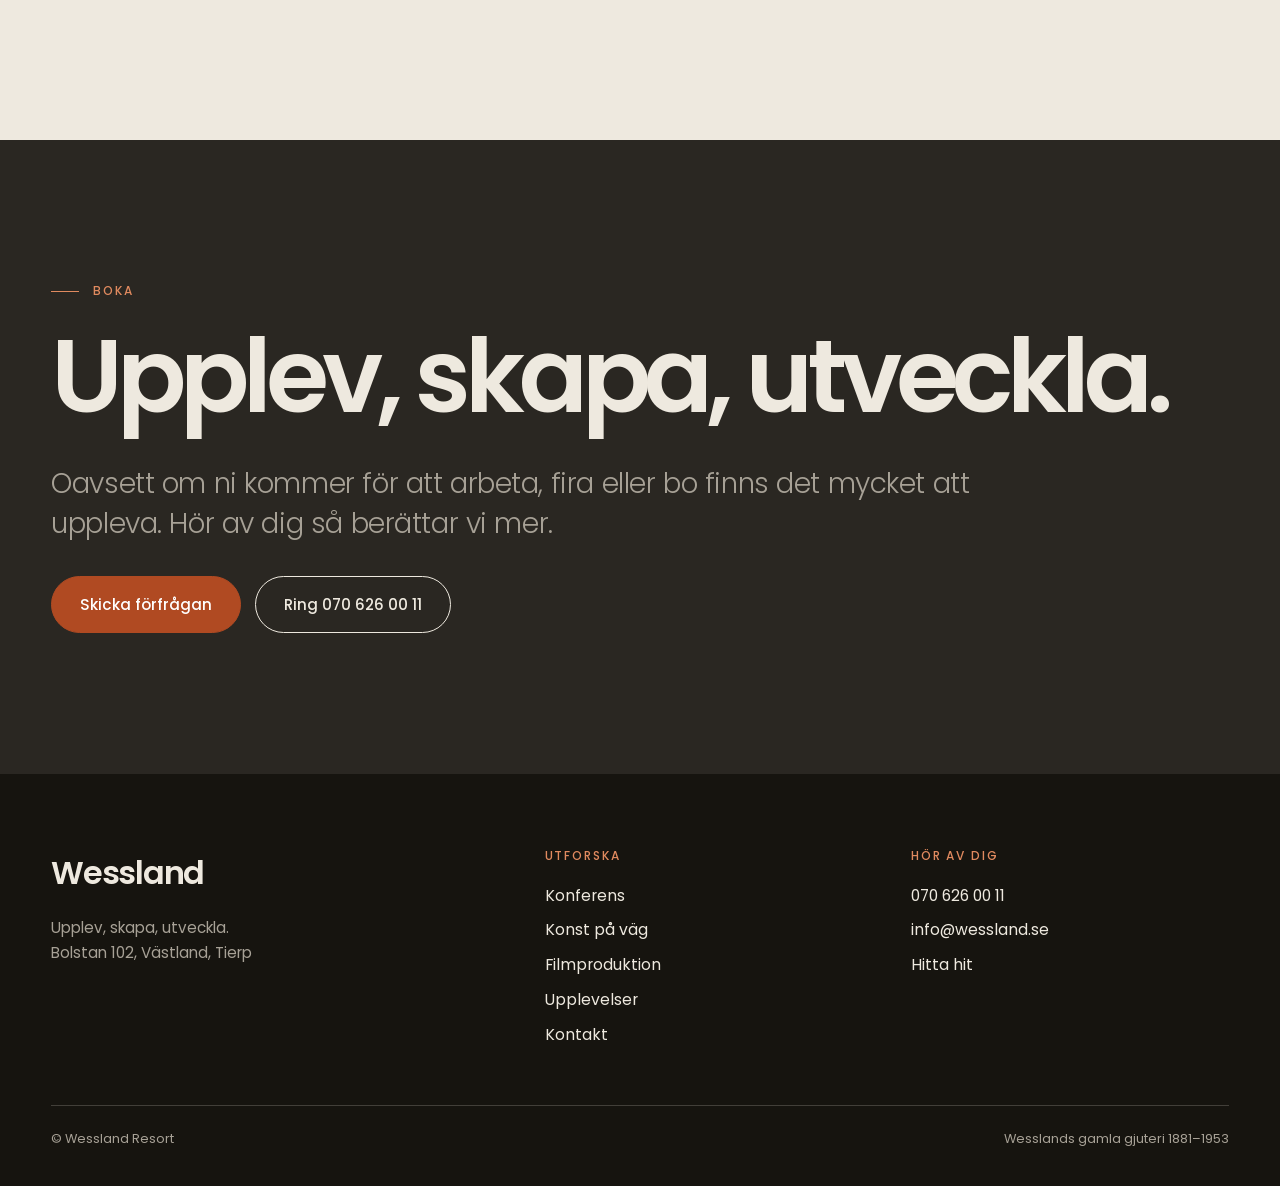
==== commit 65fa6984: "Vad vi gör: fällbara bildpaneler Co-Authored-By: Claude Sonnet 5.5 <noreply@anthropic.com> Claude-Se" ====
--- a/index.html
+++ b/index.html
@@ -53,31 +53,11 @@
 
 <section style="padding-top:0">
   <div class="wrap">
-    <div class="index">
-      <a class="row reveal" href="konferens.html">
-        <span class="num">01</span>
-        <h3>Konferens</h3>
-        <p>Små grupper kan dra sig undan, fokusera på jobbet och kombinera det med upplevelser och avkoppling.</p>
-        <div class="thumb"><img src="https://images.squarespace-cdn.com/content/v1/655339914f7b98232f3c6f0a/cf6e61c6-48d3-443e-83e2-c79067c6da19/Wessland+konferens.jpg" alt="Konferensmiljö på Wessland" loading="lazy"></div>
-      </a>
-      <a class="row reveal" href="filmproduktion.html">
-        <span class="num">02</span>
-        <h3>Filmproduktion</h3>
-        <p>Inspelning i studio eller exteriört, postproduktion i vår redigeringsstudio. För alla typer av filmproduktioner.</p>
-        <div class="thumb"><img src="https://images.squarespace-cdn.com/content/v1/655339914f7b98232f3c6f0a/aae7a3b9-fac7-4c9b-a359-f1038dd242f4/Gjuteriet.jpg" alt="Wesslands gamla gjuteri" loading="lazy"></div>
-      </a>
-      <a class="row reveal" href="upplevelser.html">
-        <span class="num">03</span>
-        <h3>Upplevelser</h3>
-        <p>Brygga vid ån, paddling i Tämnarån, vandring i naturreservatet, ett dopp i poolen. Gott om möjligheter.</p>
-        <div class="thumb"><img src="https://images.squarespace-cdn.com/content/v1/655339914f7b98232f3c6f0a/b99473af-c46e-4f5f-895e-840c5b43ad13/Bryggan+1.jpg" alt="Bryggan vid Tämnarån" loading="lazy"></div>
-      </a>
-      <a class="row reveal" href="konstpavag.html">
-        <span class="num">04</span>
-        <h3>Konst på väg</h3>
-        <p>Utställning om Wesslands gamla gjuteri, med historiska fotografier och föremål. Senast påsken 2025.</p>
-        <div class="thumb"><img src="https://images.squarespace-cdn.com/content/v1/655339914f7b98232f3c6f0a/079b2043-a3b8-416b-8bd3-eae5dfd101c4/utst%C3%A4llning+konst+p%C3%A5+v%C3%A4g.jpg" alt="Utställning i gjuteriet" loading="lazy"></div>
-      </a>
+    <div class="panels reveal">
+      <a href="konferens.html" style="background-image:url(https://images.squarespace-cdn.com/content/v1/655339914f7b98232f3c6f0a/cf6e61c6-48d3-443e-83e2-c79067c6da19/Wessland+konferens.jpg)"><h3>Konferens</h3><p>Små grupper kan dra sig undan, fokusera på jobbet och kombinera det med upplevelser och avkoppling.</p></a>
+      <a href="filmproduktion.html" style="background-image:url(https://images.squarespace-cdn.com/content/v1/655339914f7b98232f3c6f0a/aae7a3b9-fac7-4c9b-a359-f1038dd242f4/Gjuteriet.jpg)"><h3>Filmproduktion</h3><p>Inspelning i studio eller exteriört, postproduktion i vår redigeringsstudio. För alla typer av filmproduktioner.</p></a>
+      <a href="upplevelser.html" style="background-image:url(https://images.squarespace-cdn.com/content/v1/655339914f7b98232f3c6f0a/b99473af-c46e-4f5f-895e-840c5b43ad13/Bryggan+1.jpg)"><h3>Upplevelser</h3><p>Brygga vid ån, paddling i Tämnarån, vandring i naturreservatet, ett dopp i poolen. Gott om möjligheter.</p></a>
+      <a href="konstpavag.html" style="background-image:url(https://images.squarespace-cdn.com/content/v1/655339914f7b98232f3c6f0a/079b2043-a3b8-416b-8bd3-eae5dfd101c4/utst%C3%A4llning+konst+p%C3%A5+v%C3%A4g.jpg)"><h3>Konst på väg</h3><p>Utställning om Wesslands gamla gjuteri, med historiska fotografier och föremål. Senast påsken 2025.</p></a>
     </div>
   </div>
 </section>
--- a/assets/style.css
+++ b/assets/style.css
@@ -258,3 +258,14 @@
   .vid-toggle { display: none; }
   * { transition-duration: 0.01ms !important; }
 }
+
+/* ---------- vad vi gör: fällbara paneler ---------- */
+.panels { display: flex; height: clamp(420px, 62vh, 560px); gap: 6px; }
+.panels a { flex: 1; background-size: cover; background-position: center; position: relative; color: var(--paper); display: flex; flex-direction: column; justify-content: flex-end; padding: 24px; overflow: hidden; transition: flex 0.6s cubic-bezier(0.2, 0.7, 0.2, 1); }
+.panels a::before { content: ""; position: absolute; inset: 0; background: linear-gradient(to top, rgba(22, 20, 15, 0.85), rgba(22, 20, 15, 0.15)); }
+.panels a:hover, .panels a:focus-visible { flex: 3.2; }
+.panels h3, .panels p { position: relative; }
+.panels h3 { font-size: clamp(1.3rem, 2vw, 1.7rem); letter-spacing: -0.03em; }
+.panels p { margin: 8px 0 0; font-size: 0.92rem; font-weight: 300; max-height: 0; opacity: 0; transition: 0.5s; max-width: 28em; }
+.panels a:hover p, .panels a:focus-visible p { max-height: 160px; opacity: 1; }
+@media (max-width: 820px) { .panels { flex-direction: column; height: auto; } .panels a { min-height: 170px; } .panels a:hover { flex: 1; } .panels p { max-height: none; opacity: 1; } }
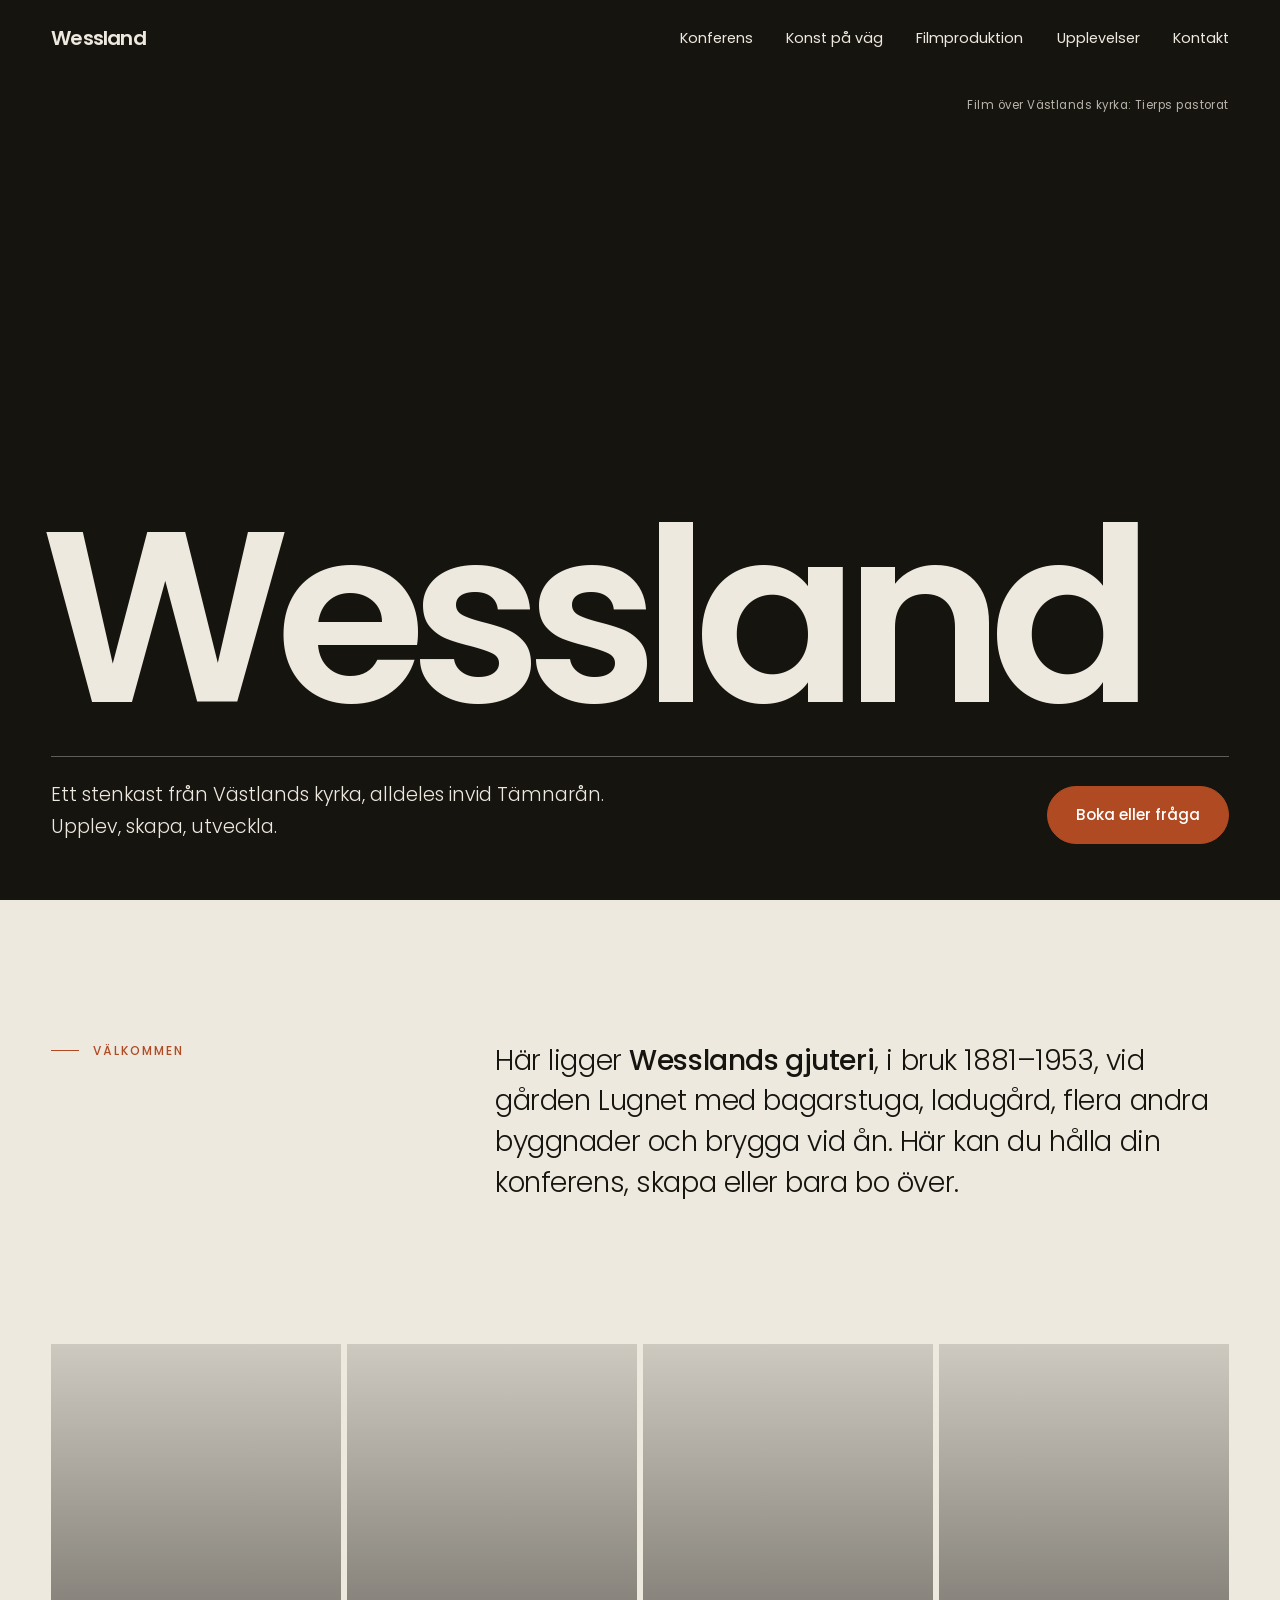
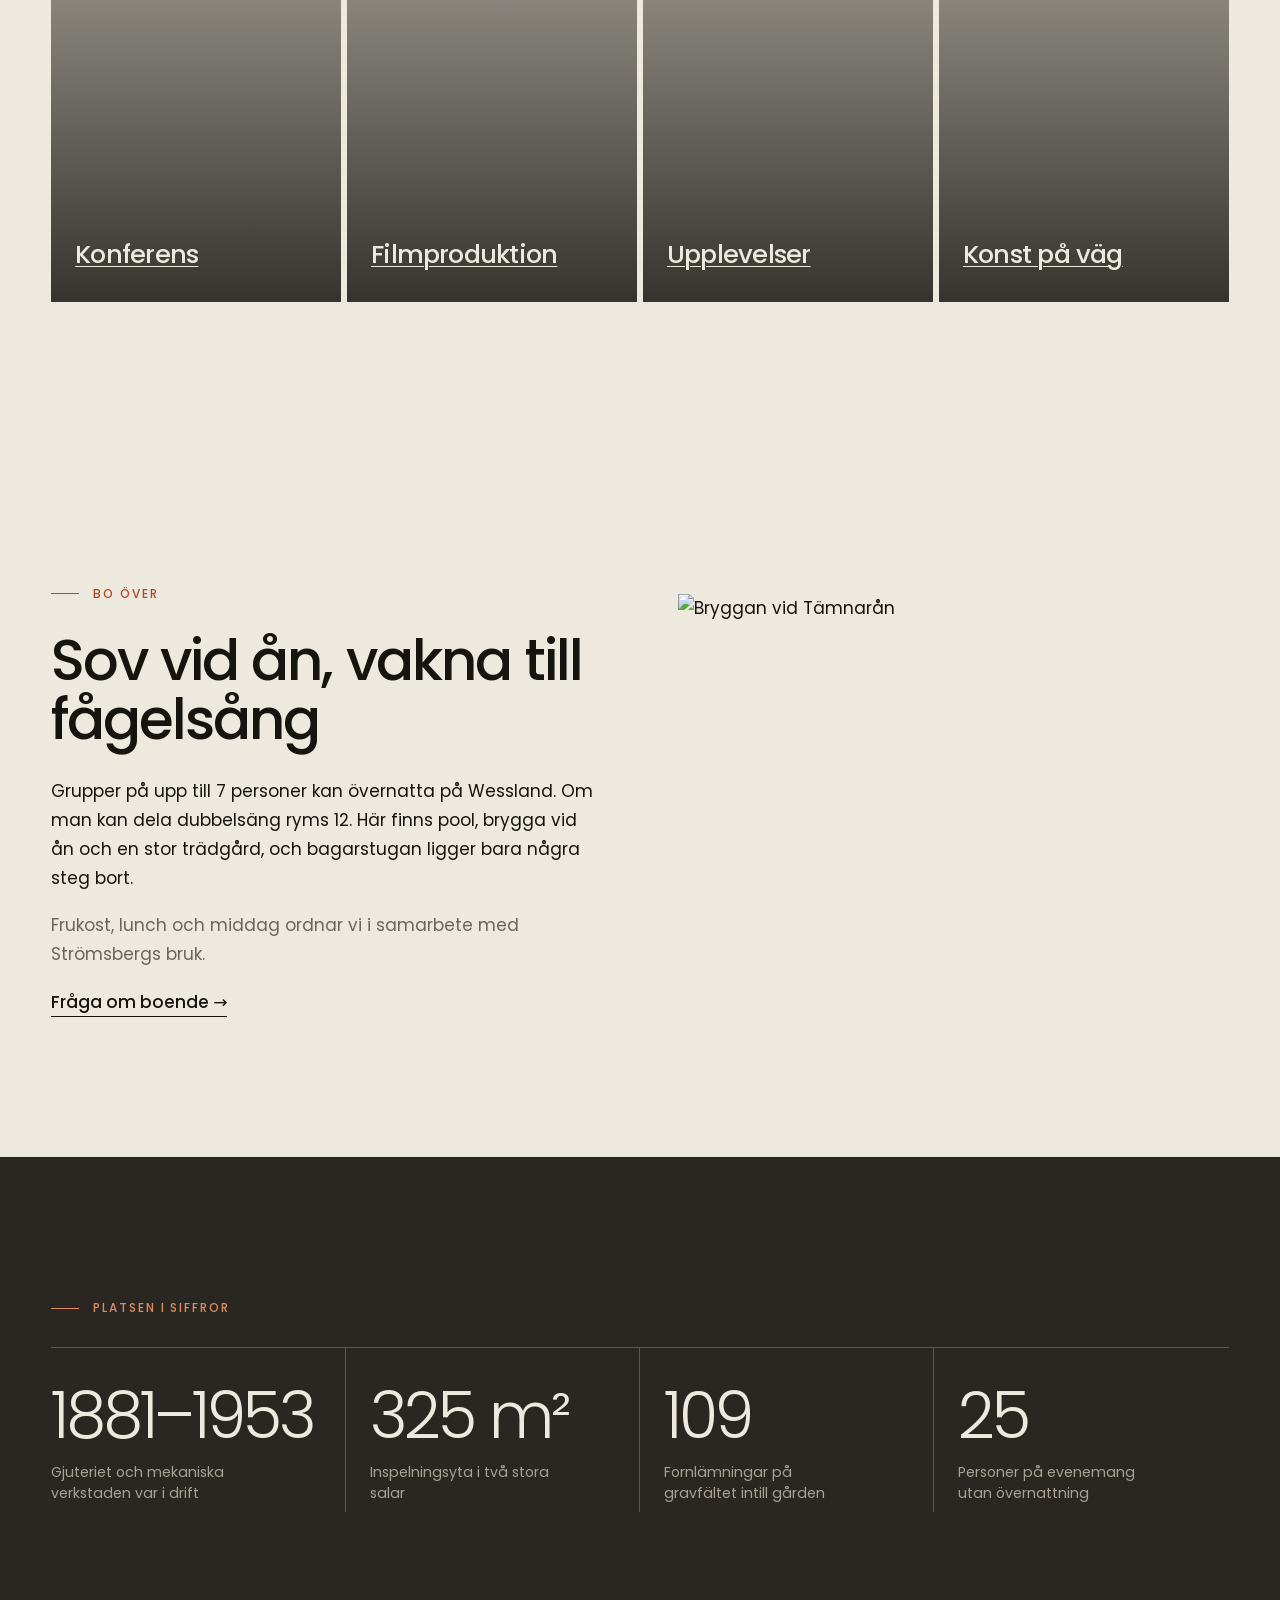
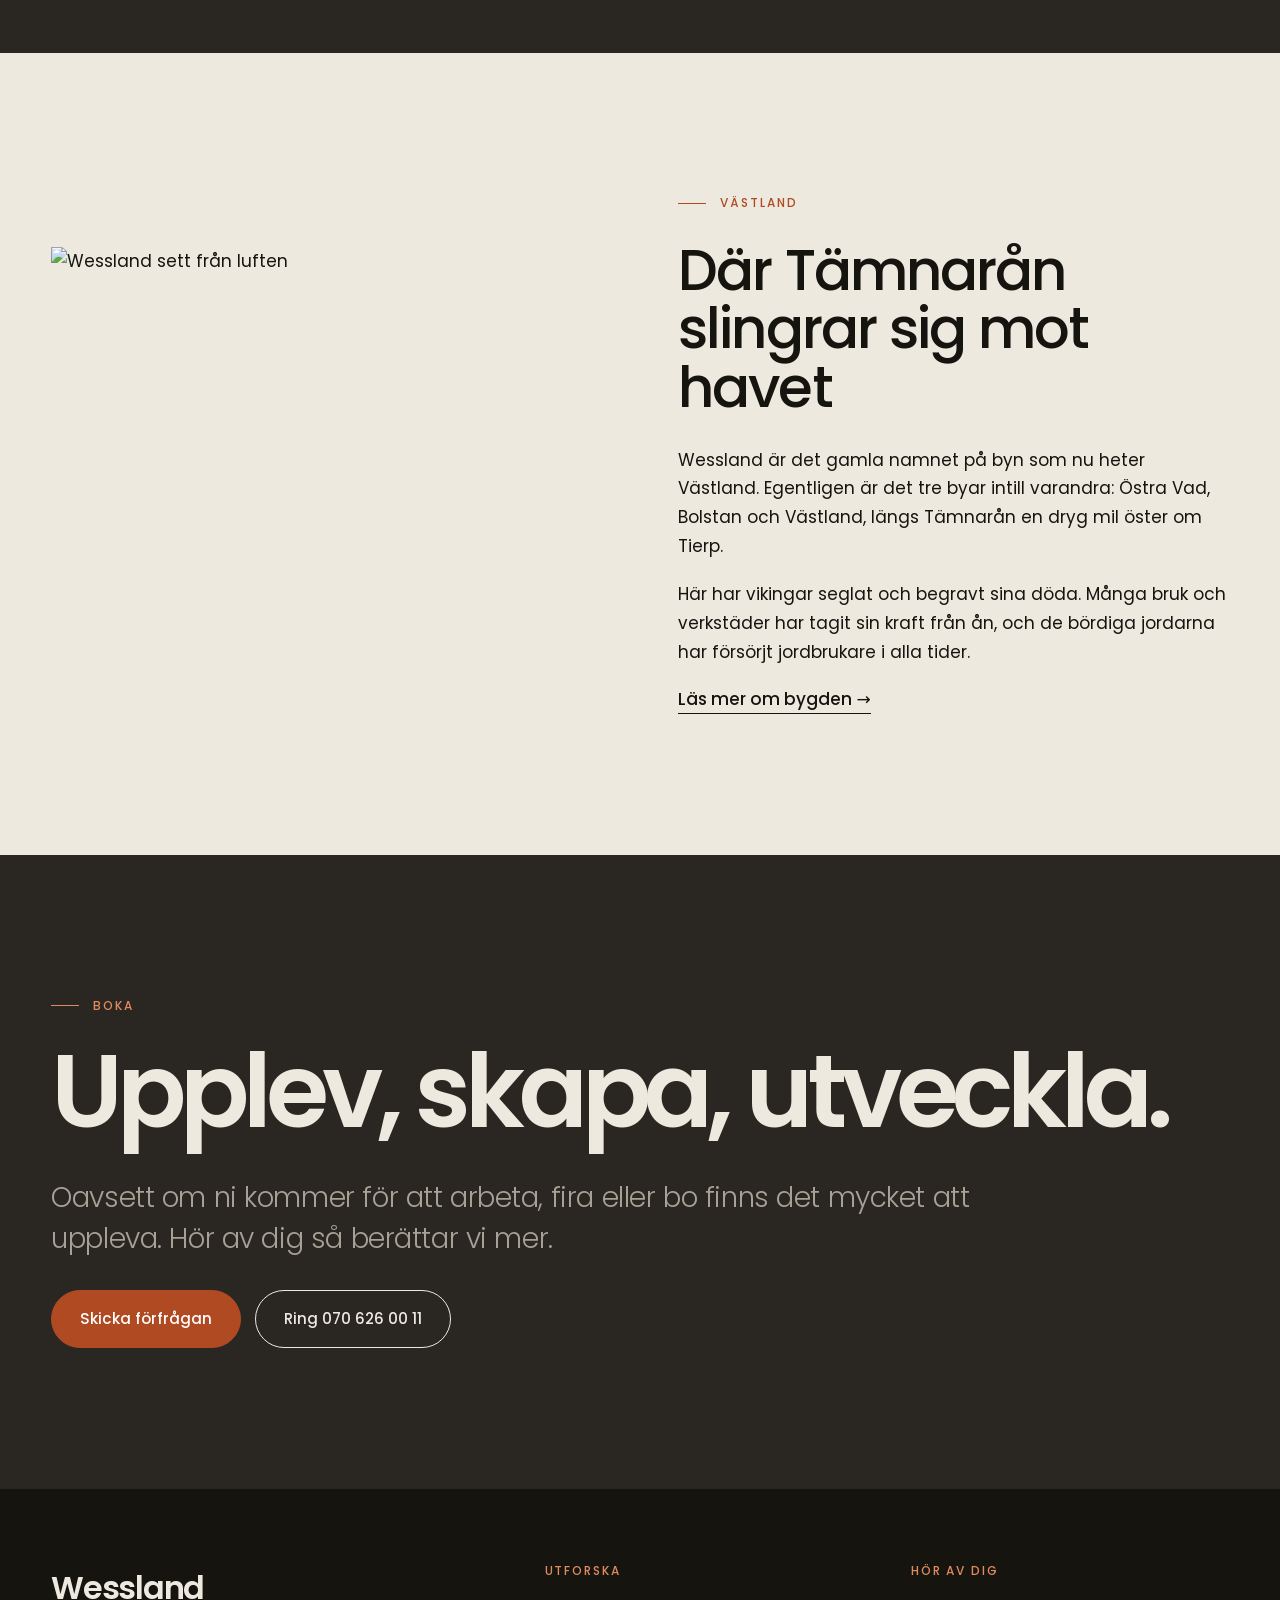
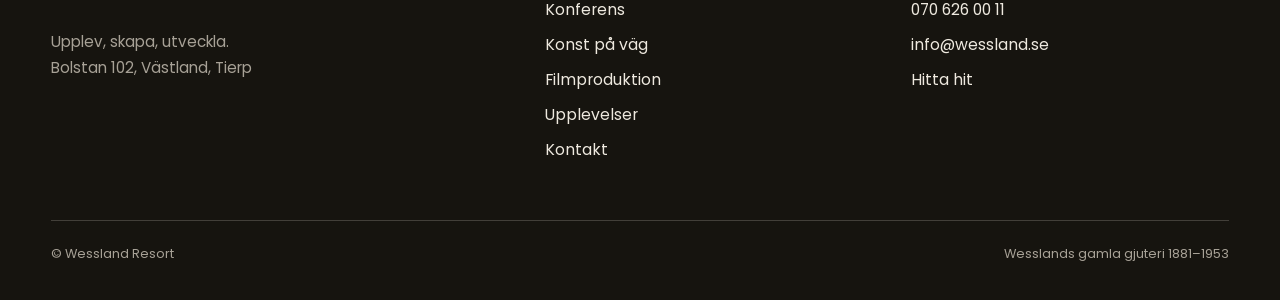
==== commit 8f73bc2a: "Startsidan: ny sektion Bo över Co-Authored-By: Claude Sonnet 5.5 <noreply@anthropic.com> Claude-Sess" ====
--- a/index.html
+++ b/index.html
@@ -59,6 +59,19 @@
       <a href="upplevelser.html" style="background-image:url(https://images.squarespace-cdn.com/content/v1/655339914f7b98232f3c6f0a/b99473af-c46e-4f5f-895e-840c5b43ad13/Bryggan+1.jpg)"><h3>Upplevelser</h3><p>Brygga vid ån, paddling i Tämnarån, vandring i naturreservatet, ett dopp i poolen. Gott om möjligheter.</p></a>
       <a href="konstpavag.html" style="background-image:url(https://images.squarespace-cdn.com/content/v1/655339914f7b98232f3c6f0a/079b2043-a3b8-416b-8bd3-eae5dfd101c4/utst%C3%A4llning+konst+p%C3%A5+v%C3%A4g.jpg)"><h3>Konst på väg</h3><p>Utställning om Wesslands gamla gjuteri, med historiska fotografier och föremål. Senast påsken 2025.</p></a>
     </div>
+  </div>
+</section>
+
+<section>
+  <div class="wrap split wide">
+    <div class="reveal">
+      <div class="kicker">Bo över</div>
+      <h2>Sov vid ån, vakna till fågelsång</h2>
+      <p style="margin-top:28px">Grupper på upp till 7 personer kan övernatta på Wessland. Om man kan dela dubbelsäng ryms 12. Här finns pool, brygga vid ån och en stor trädgård, och bagarstugan ligger bara några steg bort.</p>
+      <p class="muted">Frukost, lunch och middag ordnar vi i samarbete med Strömsbergs bruk.</p>
+      <a class="link-arrow" href="kontakt.html#formular">Fråga om boende</a>
+    </div>
+    <figure class="reveal"><img src="https://images.squarespace-cdn.com/content/v1/655339914f7b98232f3c6f0a/b99473af-c46e-4f5f-895e-840c5b43ad13/Bryggan+1.jpg" alt="Bryggan vid Tämnarån" loading="lazy"></figure>
   </div>
 </section>
 
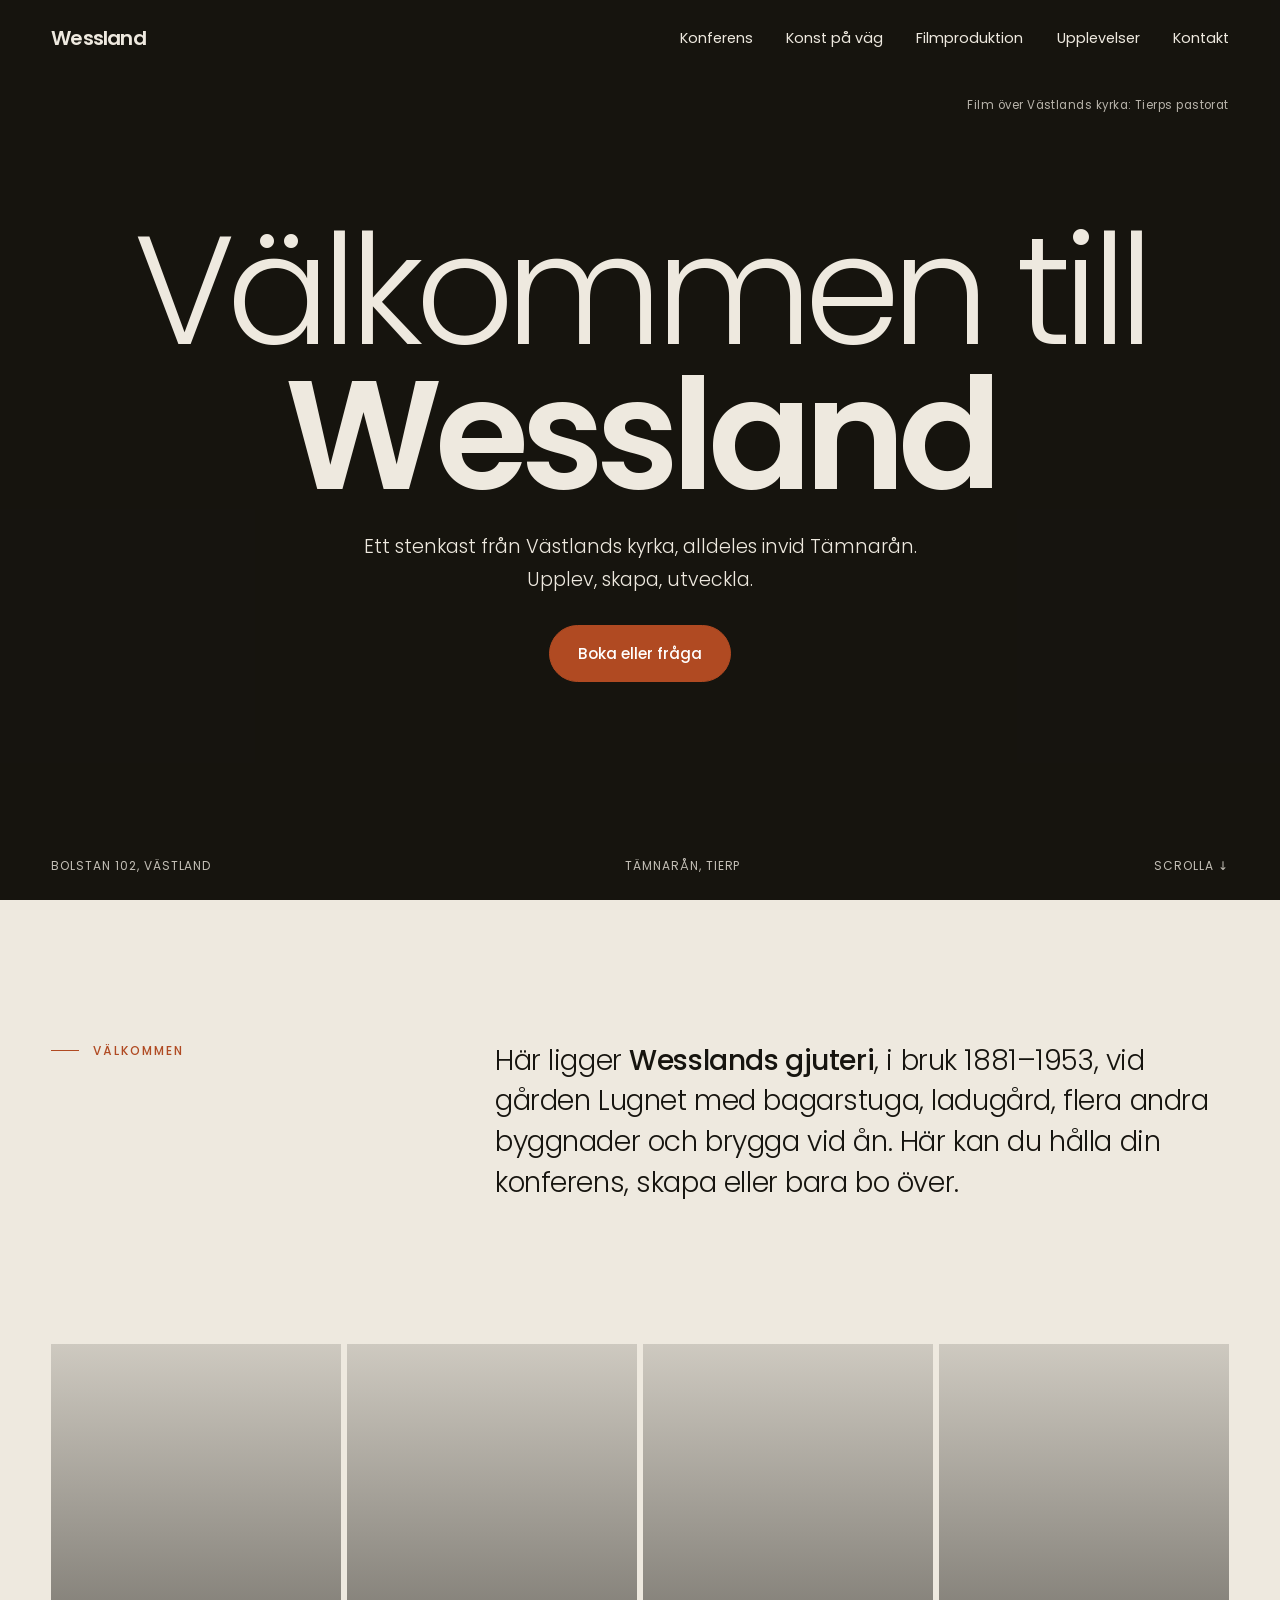
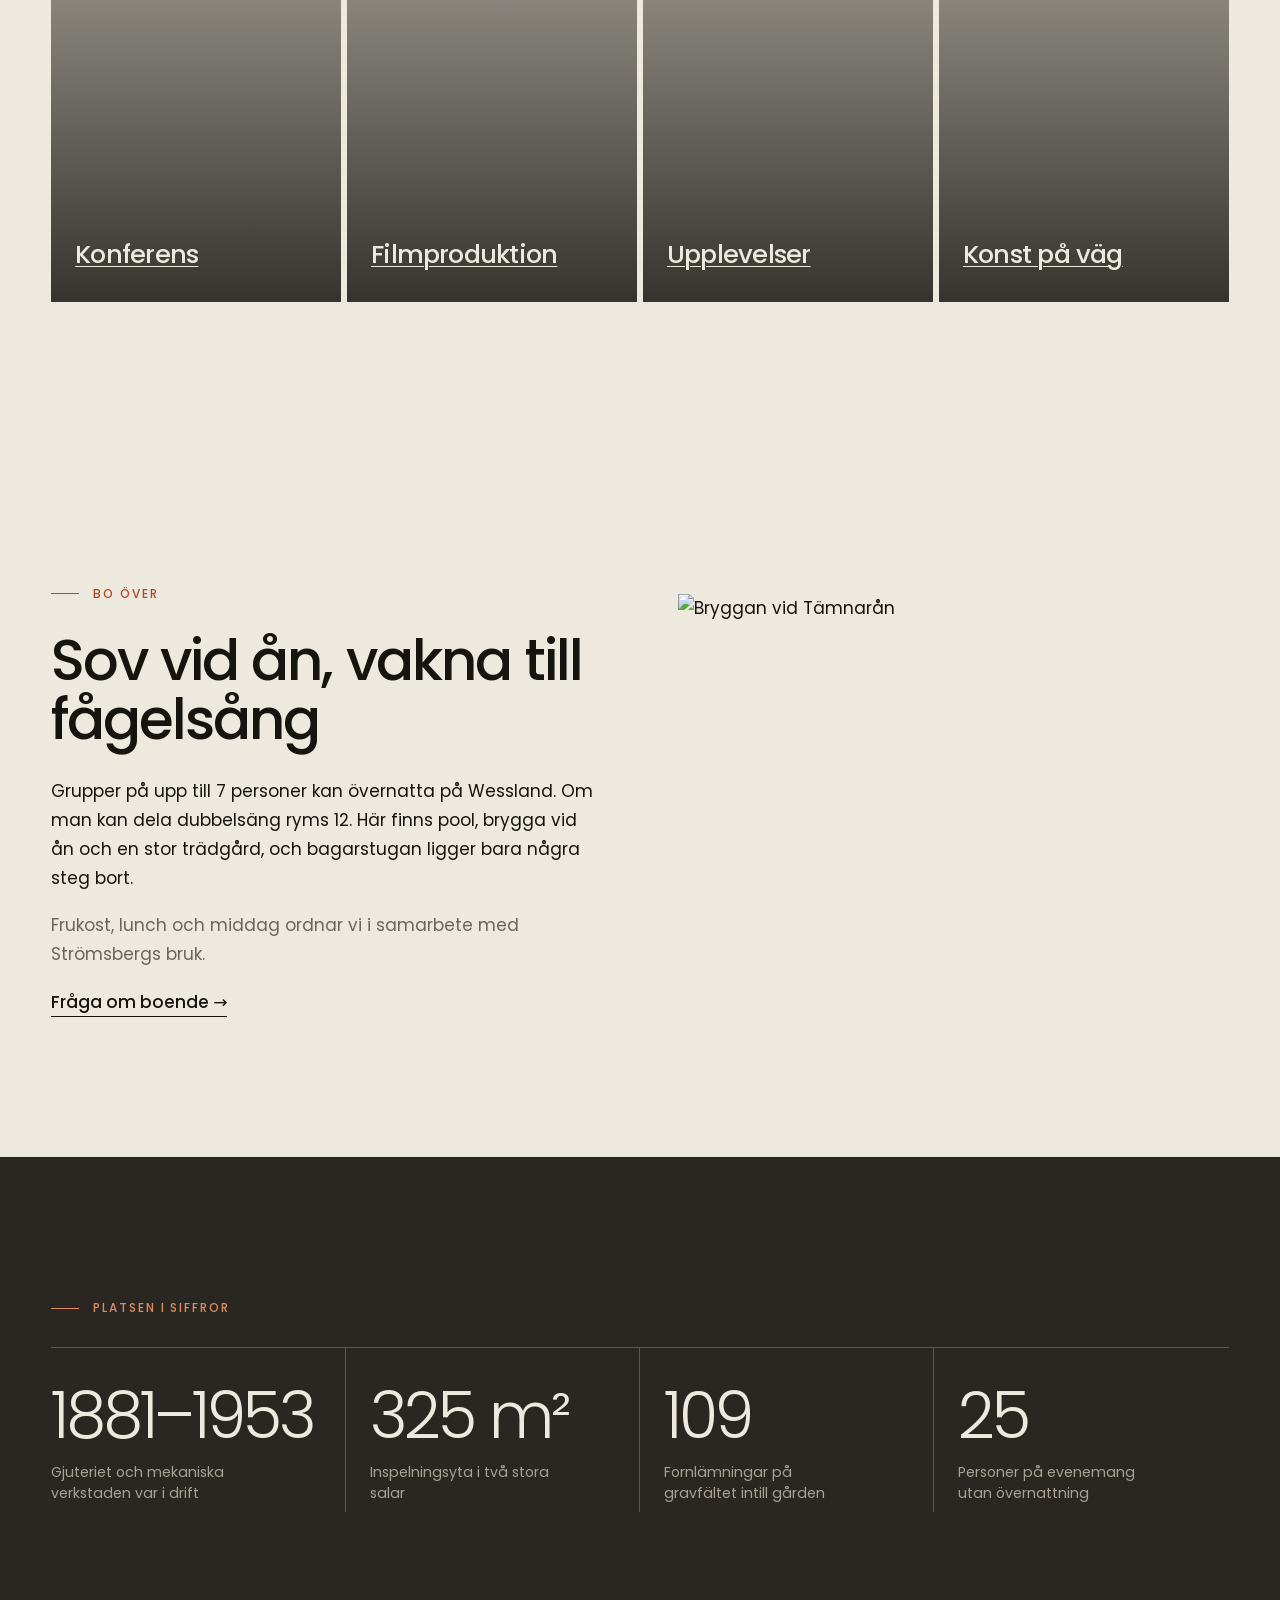
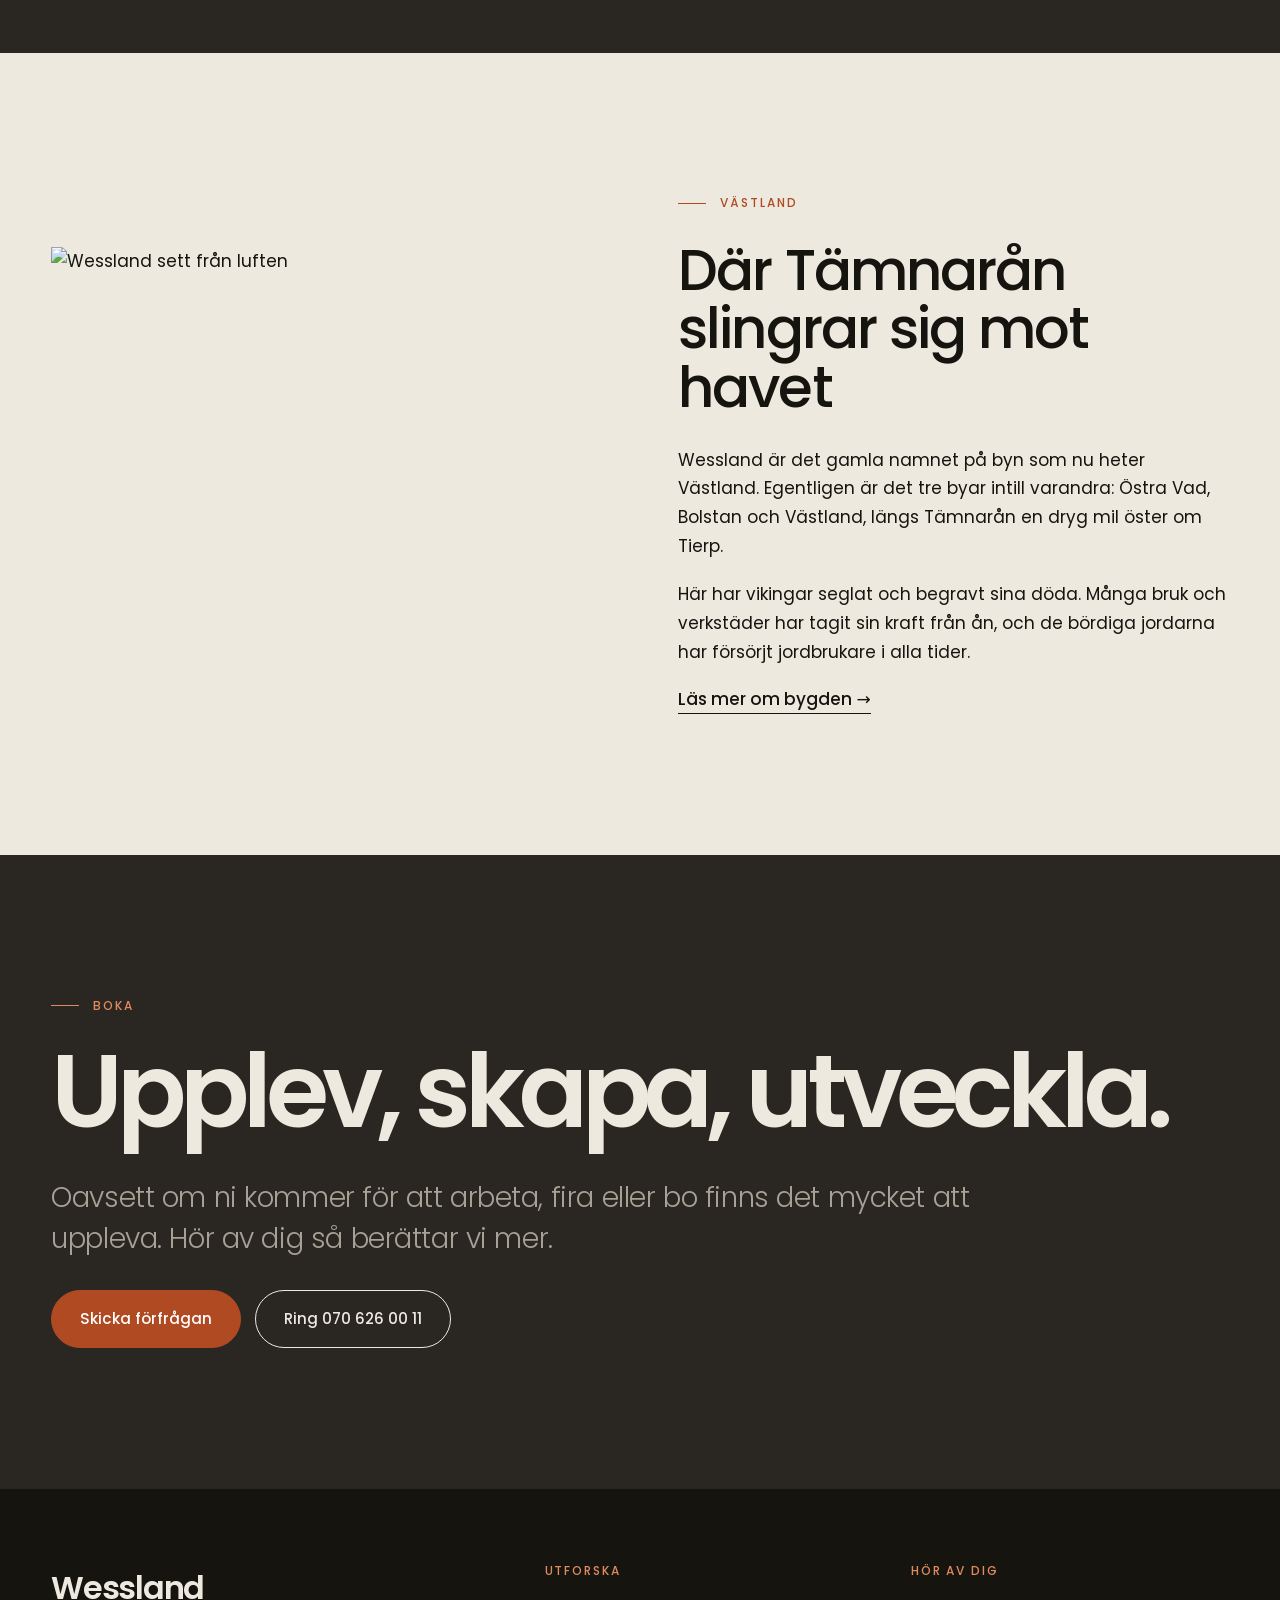
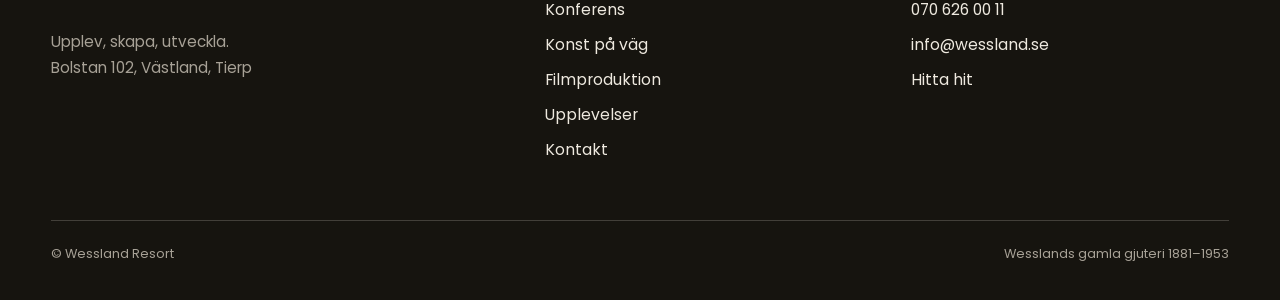
==== commit dda94ff6: "Hero: centrerad text som förslag 5, stöd för assets/hero.mp4 Co-Authored-By: Claude Sonnet 5.5 <nore" ====
--- a/index.html
+++ b/index.html
@@ -13,8 +13,8 @@
 <link rel="preconnect" href="https://fonts.googleapis.com">
 <link rel="preconnect" href="https://fonts.gstatic.com" crossorigin>
 <link href="https://fonts.googleapis.com/css2?family=Poppins:wght@300;400;500;600&display=swap" rel="stylesheet">
-<link rel="stylesheet" href="assets/style.css?v=3">
-<script defer src="assets/main.js?v=3"></script>
+<link rel="stylesheet" href="assets/style.css?v=4">
+<script defer src="assets/main.js?v=4"></script>
 </head>
 <body>
 <a class="skip" href="#innehall">Hoppa till innehåll</a>
@@ -27,21 +27,18 @@
 </header>
 <main id="innehall">
 
-<section class="hero" aria-label="Välkommen till Wessland">
+<section class="hero hero-c" aria-label="Välkommen till Wessland">
   <div class="hero-media">
         <div id="hero-player" data-video="-3Vx2rEhS84" aria-hidden="true"></div>
     <div class="hero-shade"></div>
   </div>
   <div class="hero-credit">Film över Västlands kyrka: Tierps pastorat</div>
-  <div class="wrap hero-inner">
-    <h1>Wessland</h1>
-    <div class="hero-row">
-      <p>Ett stenkast från Västlands kyrka, alldeles invid Tämnarån. Upplev, skapa, utveckla.</p>
-      <div class="hero-actions">
-        <a class="btn" href="kontakt.html#formular">Boka eller fråga</a>
-      </div>
-    </div>
+  <div class="hero-center">
+    <h1>Välkommen till <i>Wessland</i></h1>
+    <p>Ett stenkast från Västlands kyrka, alldeles invid Tämnarån. Upplev, skapa, utveckla.</p>
+    <a class="btn" href="kontakt.html#formular">Boka eller fråga</a>
   </div>
+  <div class="hero-meta"><span>Bolstan 102, Västland</span><span>Tämnarån, Tierp</span><span>Scrolla ↓</span></div>
 </section>
 
 <section>
--- a/assets/style.css
+++ b/assets/style.css
@@ -269,3 +269,14 @@
 .panels p { margin: 8px 0 0; font-size: 0.92rem; font-weight: 300; max-height: 0; opacity: 0; transition: 0.5s; max-width: 28em; }
 .panels a:hover p, .panels a:focus-visible p { max-height: 160px; opacity: 1; }
 @media (max-width: 820px) { .panels { flex-direction: column; height: auto; } .panels a { min-height: 170px; } .panels a:hover { flex: 1; } .panels p { max-height: none; opacity: 1; } }
+
+/* ---------- hero: centrerad text ---------- */
+.hero-c { align-items: center; justify-content: center; }
+.hero-c .hero-shade { background: rgba(22, 20, 15, 0.5); }
+.hero-file { position: absolute; inset: 0; width: 100%; height: 100%; object-fit: cover; }
+.hero-center { position: relative; z-index: 2; text-align: center; padding: 0 var(--pad); display: flex; flex-direction: column; align-items: center; }
+.hero-c h1 { font-size: clamp(3.2rem, 12vw, 11rem); font-weight: 300; letter-spacing: -0.05em; line-height: 0.95; margin: 0; }
+.hero-c h1 i { font-style: normal; font-weight: 600; }
+.hero-center p { margin: 22px 0 28px; font-weight: 300; max-width: 30em; font-size: clamp(1rem, 1.5vw, 1.2rem); }
+.hero-meta { position: absolute; z-index: 2; left: var(--pad); right: var(--pad); bottom: 24px; display: flex; justify-content: space-between; font-size: 0.75rem; letter-spacing: 0.08em; text-transform: uppercase; opacity: 0.8; }
+@media (max-width: 640px) { .hero-meta span:nth-child(2) { display: none; } }
